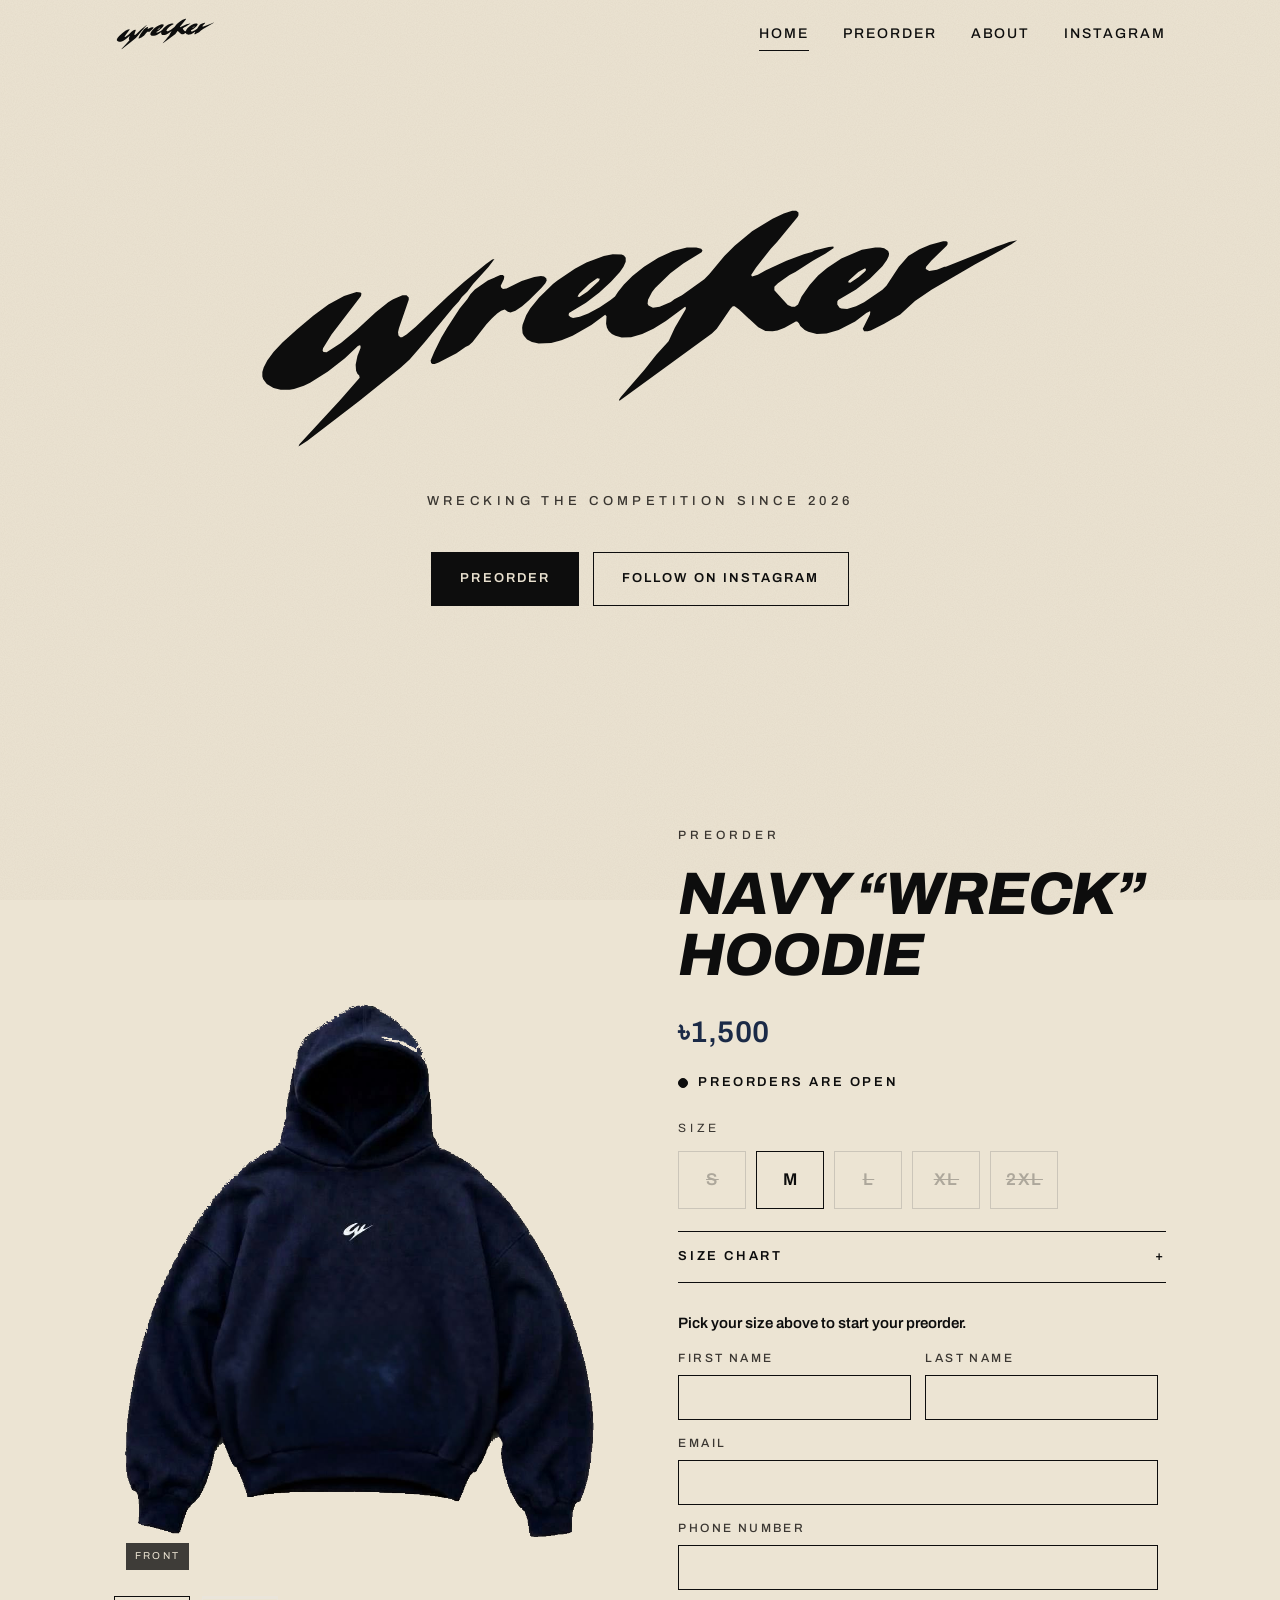
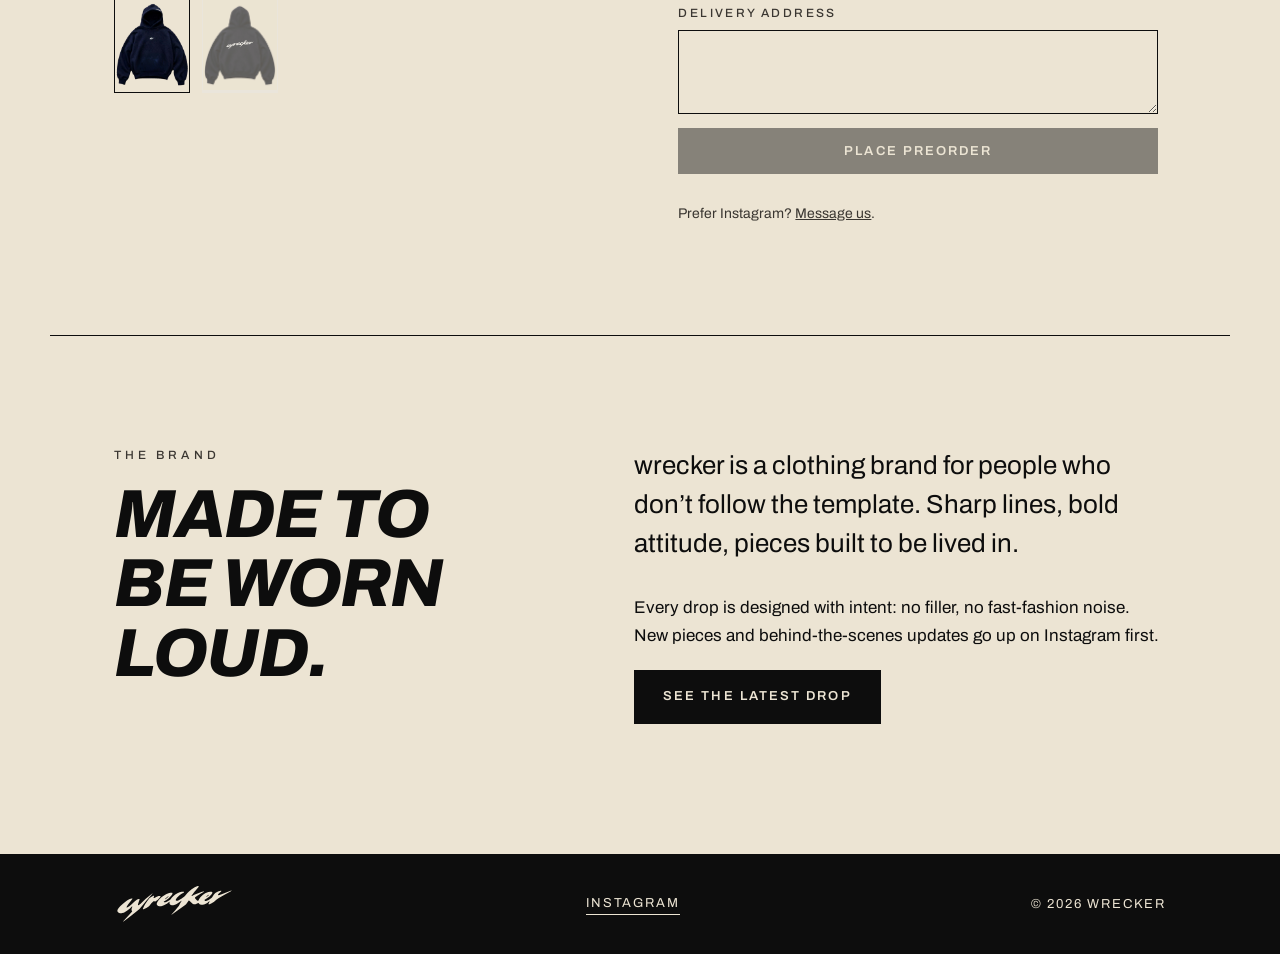
==== index.html @ a52b62a8 "Rename index (23).html to index.html" ====
<!doctype html>
<html lang="en">
<head>
  <meta charset="utf-8" />
  <meta name="viewport" content="width=device-width, initial-scale=1" />
  <title>wrecker</title>
  <meta name="description" content="wrecker, a clothing brand. Follow us on Instagram." />
  <meta name="theme-color" content="#ece4d3" />
  <link rel="icon" href="wrecker-icon.svg" type="image/svg+xml" />
  <link rel="stylesheet" href="wrecker.css" />
  <style>
    /* ---- photo fix: show each whole photo, no cropping ---- */
    .po-photo, .po-photo-back { aspect-ratio: auto !important; height: auto !important; overflow: visible !important; }
    .po-photo img { width: 100% !important; height: auto !important; object-fit: contain !important; display: block; }

    /* ---- order form ---- */
    #order-form { margin-top: 8px; display: grid; gap: 14px; max-width: 480px; }
    #order-form .row { display: grid; grid-template-columns: 1fr 1fr; gap: 14px; }
    #order-form label { display: grid; gap: 6px; font-size: 12px; font-weight: 500; letter-spacing: 0.2em; text-transform: uppercase; color: var(--ink-soft); }
    #order-form input[type="text"], #order-form input[type="email"], #order-form input[type="tel"], #order-form textarea {
      font-family: var(--font-body); font-size: 16px; letter-spacing: normal; text-transform: none; color: var(--ink);
      padding: 13px 14px; border: 1.5px solid var(--ink); border-radius: 0; background: transparent; width: 100%;
    }
    #order-form textarea { min-height: 84px; resize: vertical; }
    #order-form .btn { cursor: pointer; width: 100%; }
    #order-form .btn[disabled] { opacity: 0.45; cursor: not-allowed; }
    #order-form .btn[disabled]:hover { transform: none; background: var(--ink); color: var(--cream); }
    #order-summary { margin: 0; font-size: 15px; font-weight: 600; }
    #order-msg { margin: 0; font-size: 14px; color: var(--ink-soft); }
    #order-msg.err { color: #a11; }
    #order-done { margin-top: 8px; padding: 20px; border: 1.5px solid var(--ink); max-width: 480px; }
    #order-done p { margin: 8px 0 0; }
    /* ---- front / back gallery ---- */
    #po-main { cursor: pointer; }
    .po-thumbs { display: flex; gap: 12px; }
    .po-thumb { width: 76px; padding: 0; border: 1.5px solid transparent; background: #e9e7e2; cursor: pointer; line-height: 0; opacity: 0.6; transition: opacity 0.2s ease, border-color 0.2s ease; }
    .po-thumb img { width: 100%; height: auto; display: block; }
    .po-thumb:hover { opacity: 1; }
    .po-thumb.active { border-color: var(--ink); opacity: 1; }
    .po-thumb:focus-visible { outline: 2px solid var(--ink); outline-offset: 3px; }
    .po-dm { margin: 14px 0 0; font-size: 14px; color: var(--ink-soft); }
    @media (max-width: 480px) { #order-form .row { grid-template-columns: 1fr; } }
  </style>
</head>
<body>
  <svg width="0" height="0" style="position:absolute" aria-hidden="true" focusable="false"><symbol id="wm" viewBox="0 0 448.00 147.75"><path fill-rule="evenodd" d="M171.50 45.50 L170.25 44.50 L168.50 44.25 L164.75 44.75 L157.75 47.00 L149.25 51.25 L147.25 51.50 L146.25 50.75 L146.00 49.75 L147.75 46.00 L148.00 44.50 L147.25 43.75 L145.75 43.75 L138.75 46.75 L131.50 51.75 L129.00 54.50 L127.25 57.25 L123.00 62.50 L116.00 73.25 L112.75 78.75 L108.75 86.75 L106.75 91.50 L107.00 93.00 L107.75 93.50 L109.00 93.50 L111.25 92.75 L121.25 87.50 L126.25 84.00 L128.25 83.00 L130.25 81.25 L138.00 71.25 L141.00 68.00 L144.00 65.25 L146.25 63.75 L148.25 63.00 L150.00 64.25 L151.50 64.75 L154.25 63.75 L158.00 61.25 L162.00 57.75 L168.75 51.00 L171.00 48.25 L171.75 46.75ZM142.50 34.75 L141.25 35.00 L137.75 37.50 L125.25 47.75 L116.25 55.75 L98.25 72.75 L93.25 77.00 L90.75 78.50 L89.75 78.50 L88.75 77.50 L88.50 75.75 L89.00 73.50 L94.50 57.50 L94.50 56.25 L93.25 55.00 L91.00 55.00 L85.75 57.25 L83.00 59.00 L76.00 64.50 L65.25 74.50 L56.50 81.75 L48.50 87.00 L46.75 86.75 L46.25 86.00 L46.50 84.75 L51.25 77.00 L67.75 55.50 L68.00 54.00 L67.50 53.50 L65.25 53.25 L58.25 55.50 L49.50 60.25 L41.00 66.50 L32.00 74.00 L23.75 81.50 L18.75 86.75 L15.25 91.50 L13.25 95.50 L12.50 98.00 L12.50 100.50 L13.00 102.00 L15.00 104.75 L18.75 107.00 L22.75 108.00 L27.75 108.00 L30.25 107.50 L35.75 105.75 L39.25 104.00 L49.25 97.75 L58.75 90.25 L66.00 83.50 L67.00 83.00 L67.50 83.25 L67.50 84.50 L65.75 89.00 L64.75 94.00 L65.00 97.25 L65.75 99.00 L66.75 100.00 L67.00 101.25 L56.25 113.50 L33.25 138.50 L32.75 139.75 L37.75 136.50 L66.75 114.25 L89.75 95.75 L95.00 91.00 L103.50 81.25 L119.25 62.00 L122.50 58.50 L124.25 56.00 L127.25 53.00 L130.50 48.75 L139.25 39.00ZM435.25 24.25 L430.75 25.25 L423.75 27.75 L395.25 39.00 L394.50 39.00 L390.25 40.75 L386.00 41.50 L384.25 40.50 L384.00 40.00 L384.25 39.00 L387.25 35.50 L395.75 27.25 L396.25 26.50 L396.25 25.25 L395.50 24.75 L393.75 24.75 L386.50 26.75 L380.50 29.25 L374.25 33.00 L369.00 39.00 L362.00 49.75 L359.75 52.00 L349.50 59.00 L345.00 61.25 L340.00 62.75 L336.75 62.50 L335.75 62.00 L334.50 60.25 L334.50 58.50 L335.00 57.75 L345.00 51.75 L352.75 45.75 L359.75 38.75 L362.25 35.25 L363.25 33.25 L363.50 31.75 L363.00 30.25 L360.75 28.75 L358.50 28.25 L355.75 28.25 L348.25 29.50 L336.75 34.50 L328.75 39.75 L323.75 44.00 L319.00 49.25 L314.50 55.75 L312.50 60.25 L310.75 61.50 L309.00 61.50 L306.75 60.50 L299.25 52.25 L299.25 50.25 L301.25 48.25 L307.75 43.75 L311.00 42.00 L321.00 35.50 L327.75 31.75 L332.50 28.50 L332.25 27.75 L329.75 28.00 L321.75 30.00 L320.25 30.75 L315.75 32.00 L306.00 35.75 L294.50 41.00 L290.00 43.50 L286.75 44.50 L286.25 43.75 L289.00 39.50 L297.25 29.00 L300.75 25.25 L312.25 11.25 L312.75 10.25 L312.75 8.75 L311.50 7.75 L309.25 7.75 L304.50 9.25 L298.25 12.25 L286.75 19.25 L277.00 27.25 L271.25 33.00 L262.75 43.25 L260.00 46.00 L247.50 55.00 L243.25 57.25 L241.25 58.75 L235.00 61.50 L231.25 62.00 L228.75 60.75 L228.25 59.75 L228.50 57.50 L230.75 53.25 L232.50 51.00 L241.00 42.75 L248.25 37.25 L258.50 31.00 L259.00 30.00 L258.25 29.00 L255.50 28.25 L250.25 28.25 L242.50 30.25 L234.25 34.00 L226.25 39.00 L219.75 44.25 L215.00 49.00 L211.75 53.00 L210.00 55.75 L207.50 57.75 L201.50 61.75 L195.00 65.25 L190.25 67.00 L186.50 67.75 L185.00 67.25 L184.00 66.25 L184.25 65.00 L193.75 59.25 L201.25 53.50 L207.75 47.50 L212.75 42.00 L214.75 39.00 L216.00 36.25 L216.00 34.00 L215.00 32.75 L213.75 32.25 L208.75 32.00 L203.75 33.00 L194.00 36.75 L187.50 40.25 L177.75 46.75 L175.25 48.75 L167.50 56.25 L162.50 62.50 L160.25 66.25 L158.25 71.50 L158.00 73.25 L158.25 76.25 L159.00 77.75 L160.75 79.75 L163.50 81.25 L167.25 82.00 L174.25 81.75 L180.00 80.25 L186.25 77.75 L196.75 71.75 L204.50 66.00 L205.25 66.75 L205.00 71.00 L205.50 73.25 L206.50 75.00 L208.25 76.75 L210.25 77.75 L213.75 78.75 L219.00 78.50 L225.25 76.75 L231.50 73.75 L238.50 69.50 L249.25 61.50 L249.75 62.00 L249.50 63.00 L243.50 73.25 L240.00 80.75 L233.00 88.50 L226.50 96.75 L213.25 112.00 L212.25 113.50 L212.25 114.00 L212.75 114.00 L264.25 76.50 L267.00 73.75 L274.75 62.50 L276.00 61.25 L277.00 61.25 L279.50 63.00 L290.25 73.00 L294.25 75.00 L298.25 75.25 L301.00 74.75 L305.00 73.25 L311.25 69.75 L312.00 69.75 L313.00 70.75 L313.75 72.25 L316.25 74.50 L318.25 75.50 L323.00 76.75 L328.50 76.50 L335.25 74.50 L344.50 69.75 L350.75 65.00 L352.75 64.00 L353.00 64.25 L352.75 65.75 L348.75 73.75 L349.50 75.25 L351.50 75.25 L353.25 74.75 L360.75 71.00 L369.75 65.75 L378.00 58.25 L387.25 52.00 L411.50 37.75 L432.00 26.50ZM201.50 45.75 L201.00 47.00 L194.50 53.00 L190.00 56.00 L189.00 55.75 L190.00 54.00 L195.50 48.75 L200.00 45.50ZM350.50 40.25 L350.50 41.00 L350.00 41.75 L346.50 44.75 L341.75 48.00 L340.50 47.75 L341.00 46.75 L346.25 42.00 L349.75 40.00Z"/></symbol></svg>

  <header class="site-header">
    <div class="inner">
      <a class="brand" href="/" aria-label="wrecker, home"><svg class="logo" viewBox="0 0 448.00 147.75" aria-hidden="true" focusable="false"><use href="#wm"/></svg></a>
      <nav class="nav" aria-label="Main">
        <a class="nav-home" href="/" aria-current="page">Home</a>
        <a href="#preorder">Preorder</a>
        <a href="/our-story">About</a>
        <a href="https://www.instagram.com/wrecker.co/" target="_blank" rel="noopener">Instagram</a>
      </nav>
    </div>
  </header>

  <main>
    <section class="hero">
      <div>
        <h1 class="wordmark"><span class="visually-hidden" style="position:absolute;width:1px;height:1px;overflow:hidden;clip:rect(0 0 0 0)">wrecker</span><svg class="logo" viewBox="0 0 448.00 147.75" aria-hidden="true" focusable="false" style="margin:0 auto"><use href="#wm"/></svg></h1>
        <p class="tagline">Wrecking The Competition Since 2026</p>
        <div class="actions">
          <a class="btn" href="#preorder">Preorder</a>
          <a class="btn ghost" href="https://www.instagram.com/wrecker.co/" target="_blank" rel="noopener">Follow on Instagram</a>
        </div>
      </div>
    </section>

    <section class="section" id="preorder">
      <div class="po-grid">
        <div class="po-gallery" aria-label="Navy Wreck hoodie photos">
          <figure class="po-photo" id="po-main">
            <img id="po-img" src="hoodie-front.png" alt="Front view of the navy Wreck hoodie" loading="eager">
            <figcaption id="po-cap">FRONT</figcaption>
          </figure>
          <div class="po-thumbs">
            <button type="button" class="po-thumb active" data-view="front" aria-label="Show front" aria-pressed="true"><img src="hoodie-front.png" alt=""></button>
            <button type="button" class="po-thumb" data-view="back" aria-label="Show back" aria-pressed="false"><img src="hoodie-back.png" alt=""></button>
          </div>
        </div>
        <div class="po-info">
          <p class="eyebrow">Preorder</p>
          <h2>Navy &ldquo;Wreck&rdquo; Hoodie</h2>
          <p class="po-price">৳1,500</p>
          <p class="po-status" id="po-status"><span class="po-dot" aria-hidden="true"></span><span>Preorders open soon</span></p>

          <fieldset class="sizes">
            <legend>Size</legend>
            <div class="size-row">
              <input type="radio" name="size" id="size-s" value="S" disabled><label for="size-s" aria-disabled="true">S</label>
              <input type="radio" name="size" id="size-m" value="M"><label for="size-m">M</label>
              <input type="radio" name="size" id="size-l" value="L" disabled><label for="size-l" aria-disabled="true">L</label>
              <input type="radio" name="size" id="size-xl" value="XL" disabled><label for="size-xl" aria-disabled="true">XL</label>
              <input type="radio" name="size" id="size-2xl" value="2XL" disabled><label for="size-2xl" aria-disabled="true">2XL</label>
            </div>
          </fieldset>

          <details class="chart">
            <summary>Size chart</summary>
            <!-- TODO: replace this with the real sizing chart -->
            <p class="chart-body">The size chart will be posted here soon.</p>
          </details>

          <form id="order-form">
            <p id="order-summary">Pick your size above to start your preorder.</p>
            <div class="row">
              <label>First name<input type="text" name="first_name" required autocomplete="given-name"></label>
              <label>Last name<input type="text" name="last_name" required autocomplete="family-name"></label>
            </div>
            <label>Email<input type="email" name="email" required autocomplete="email"></label>
            <label>Phone number<input type="tel" name="phone" required autocomplete="tel"></label>
            <label>Delivery address<textarea name="address" required autocomplete="street-address"></textarea></label>
            <input type="checkbox" name="botcheck" tabindex="-1" autocomplete="off" style="display:none">
            <button type="submit" class="btn" id="order-submit" disabled>Place preorder</button>
            <p id="order-msg" role="status"></p>
          </form>
          <p class="po-dm">Prefer Instagram? <a href="https://ig.me/m/wrecker.co" target="_blank" rel="noopener">Message us</a>.</p>
        </div>
      </div>
    </section>

    <section class="section">
      <div class="two-col">
        <div>
          <p class="eyebrow">The brand</p>
          <h2>Made to be worn loud.</h2>
        </div>
        <div>
          <!-- TODO: replace with the real brand description -->
          <p class="lead">wrecker is a clothing brand for people who don’t follow the template. Sharp lines, bold attitude, pieces built to be lived in.</p>
          <p>Every drop is designed with intent: no filler, no fast-fashion noise. New pieces and behind-the-scenes updates go up on Instagram first.</p>
          <p><a class="btn" href="https://www.instagram.com/wrecker.co/" target="_blank" rel="noopener">See the latest drop</a></p>
        </div>
      </div>
    </section>
  </main>

  <footer class="site-footer">
    <div class="inner">
      <a class="brand" href="/" aria-label="wrecker, home"><svg class="logo" viewBox="0 0 448.00 147.75" aria-hidden="true" focusable="false"><use href="#wm"/></svg></a>
      <a href="https://www.instagram.com/wrecker.co/" target="_blank" rel="noopener">Instagram</a>
      <span>&copy; <span id="year">2026</span> wrecker</span>
    </div>
  </footer>

  <script>
    document.getElementById("year").textContent = new Date().getFullYear();

    /* ---- front / back photo switcher ---- */
    (function () {
      var img = document.getElementById("po-img");
      var cap = document.getElementById("po-cap");
      var main = document.getElementById("po-main");
      var thumbs = document.querySelectorAll(".po-thumb");
      var view = "front";
      var photos = {
        front: { src: "hoodie-front.png", alt: "Front view of the navy Wreck hoodie", cap: "FRONT" },
        back: { src: "hoodie-back.png", alt: "Back view of the navy Wreck hoodie", cap: "BACK" }
      };
      new Image().src = photos.back.src; // preload so the switch is instant
      function show(v) {
        view = v;
        img.src = photos[v].src;
        img.alt = photos[v].alt;
        cap.textContent = photos[v].cap;
        Array.prototype.forEach.call(thumbs, function (t) {
          var on = t.getAttribute("data-view") === v;
          t.classList.toggle("active", on);
          t.setAttribute("aria-pressed", on ? "true" : "false");
        });
      }
      Array.prototype.forEach.call(thumbs, function (t) {
        t.addEventListener("click", function () { show(t.getAttribute("data-view")); });
      });
      main.addEventListener("click", function () { show(view === "front" ? "back" : "front"); });
    })();

    /* ---- preorder ---- */
    (function () {
      var ACCESS_KEY = "5a62ca45-7e0e-4b4b-ae82-9c03e3412729"; // EDIT: your Web3Forms access key
      var OPEN_AT = new Date("2026-11-06T00:00:00+06:00"); // when preorders open (Bangladesh time, +06:00)

      var form = document.getElementById("order-form");
      var submit = document.getElementById("order-submit");
      var summary = document.getElementById("order-summary");
      var msg = document.getElementById("order-msg");
      var status = document.getElementById("po-status");
      var statusText = status.querySelector("span:last-child");
      var size = "";
      var sending = false;

      function two(n) { return n < 10 ? "0" + n : "" + n; }
      function isOpen() { return OPEN_AT.getTime() - Date.now() <= 0; }

      function render() {
        var ms = OPEN_AT.getTime() - Date.now();
        var open = ms <= 0;
        status.classList.toggle("open", open);
        if (open) {
          statusText.textContent = "Preorders are open";
        } else {
          var s = Math.floor(ms / 1000), d = Math.floor(s / 86400);
          statusText.textContent = "Opens in " + (d ? d + "d " : "") + two(Math.floor(s % 86400 / 3600)) + ":" + two(Math.floor(s % 3600 / 60)) + ":" + two(s % 60);
        }
        summary.textContent = size
          ? "Navy \u201CWreck\u201D Hoodie, size " + size + ", \u09F31,500"
          : "Pick your size above to start your preorder.";
        submit.disabled = sending || !(open && size);
      }

      Array.prototype.forEach.call(document.querySelectorAll('input[name="size"]'), function (r) {
        r.addEventListener("change", function () { size = r.value; render(); });
        if (r.checked) size = r.value;
      });

      form.addEventListener("submit", function (e) {
        e.preventDefault();
        if (!size || !isOpen()) return;
        var f = new FormData(form);
        var data = {
          access_key: ACCESS_KEY,
          subject: "New preorder: Navy WRECK Hoodie, size " + size,
          from_name: "wrecker website",
          product: "Navy WRECK Hoodie",
          size: size,
          price: "BDT 1,500",
          first_name: f.get("first_name"),
          last_name: f.get("last_name"),
          email: f.get("email"),
          phone: f.get("phone"),
          address: f.get("address"),
          botcheck: f.get("botcheck") ? "yes" : ""
        };
        sending = true;
        submit.disabled = true;
        submit.textContent = "Sending...";
        msg.className = "";
        msg.textContent = "";
        fetch("https://api.web3forms.com/submit", {
          method: "POST",
          headers: { "Content-Type": "application/json", "Accept": "application/json" },
          body: JSON.stringify(data)
        })
          .then(function (r) { return r.json(); })
          .then(function (j) {
            if (!j.success) throw new Error(j.message || "failed");
            var done = document.createElement("div");
            done.id = "order-done";
            done.innerHTML = "<strong>Your preorder is in.</strong><p>Thank you! We have your order for size " + size + " and will contact you to confirm. Questions? Message us on <a href=\"https://www.instagram.com/wrecker.co/\" target=\"_blank\" rel=\"noopener\">Instagram</a>.</p>";
            form.parentNode.replaceChild(done, form);
          })
          .catch(function (err) {
            try { console.error("Order failed:", err); } catch (x) {}
            sending = false;
            submit.textContent = "Place preorder";
            render();
            msg.className = "err";
            msg.innerHTML = "Something went wrong, so your order was not sent (" + String(err && err.message || "network error").replace(/</g, "") + "). Please try again, or message us on <a href=\"https://ig.me/m/wrecker.co\" target=\"_blank\" rel=\"noopener\">Instagram</a>.";
          });
      });

      render();
      setInterval(render, 1000);
    })();
  </script>
</body>
</html>
---- wrecker.css ----
/* ============ wrecker — shared styles ============
   LOGO:  the wordmark is traced from the brand logo and drawn as an inline SVG (.logo).
   FONTS: headings and body both use Archivo for now. Swap --font-display / --font-body
          once the final fonts are chosen.
================================================== */
@import url("https://fonts.googleapis.com/css2?family=Archivo:ital,wght@0,400;0,500;0,600;1,800&display=swap");

:root {
  --cream: #ece4d3;
  --cream-deep: #e2d8c3;
  --ink: #0d0d0d;
  --ink-soft: #3a3631;
  --font-display: "Archivo", "Arial Black", system-ui, sans-serif;
  --font-body: "Archivo", system-ui, -apple-system, "Segoe UI", sans-serif;
  --gutter: clamp(20px, 5vw, 64px);
  --max: 1180px;
  --ratio: 3.0321;
  color-scheme: light;
}

*, *::before, *::after { box-sizing: border-box; }
html { scroll-behavior: smooth; }

body {
  margin: 0;
  background: var(--cream);
  color: var(--ink);
  font-family: var(--font-body);
  font-size: 17px;
  line-height: 1.65;
  -webkit-font-smoothing: antialiased;
  min-height: 100vh;
  display: flex;
  flex-direction: column;
}

/* band under the phone status bar */
body::before {
  content: ""; position: fixed; inset: 0 0 auto; height: env(safe-area-inset-top, 0px);
  z-index: 30; background: var(--cream);
}
/* soft paper grain over everything */
body::after {
  content: ""; position: fixed; inset: 0; pointer-events: none; z-index: 50;
  opacity: 0.3; mix-blend-mode: multiply;
  background-image: url("data:image/svg+xml;utf8,<svg xmlns='http://www.w3.org/2000/svg' width='220' height='220'><filter id='n'><feTurbulence type='fractalNoise' baseFrequency='0.9' numOctaves='2' stitchTiles='stitch'/><feColorMatrix values='0 0 0 0 0.45  0 0 0 0 0.4  0 0 0 0 0.3  0 0 0 0.35 0'/></filter><rect width='100%' height='100%' filter='url(%23n)'/></svg>");
}

a { color: inherit; }
img { max-width: 100%; display: block; }
:focus-visible { outline: 2px solid var(--ink); outline-offset: 3px; }

/* ---------- logo ---------- */
.logo { display: block; fill: currentColor; aspect-ratio: var(--ratio); height: auto; }

/* ---------- header ---------- */
.site-header {
  position: sticky; top: env(safe-area-inset-top, 0px); z-index: 20;
  background: color-mix(in srgb, var(--cream) 92%, transparent);
  backdrop-filter: blur(8px); -webkit-backdrop-filter: blur(8px);
}
.inner {
  max-width: var(--max); margin: 0 auto; width: 100%;
  padding-block: 16px; padding-left: var(--gutter); padding-right: var(--gutter);
  display: flex; align-items: center; justify-content: space-between; gap: 16px;
}
.brand { display: block; line-height: 0; text-decoration: none; }
.brand .logo { --h: 34px; height: var(--h); width: calc(var(--h) * var(--ratio)); }
.nav { display: flex; gap: clamp(14px, 3vw, 34px); align-items: center; }
.nav a {
  text-decoration: none; font-size: 14px; font-weight: 500; letter-spacing: 0.14em;
  text-transform: uppercase; padding: 6px 0;
  background: linear-gradient(var(--ink), var(--ink)) 0 100% / 0 1.5px no-repeat;
  transition: background-size 0.3s ease;
}
.nav a:hover, .nav a[aria-current="page"] { background-size: 100% 1.5px; }

/* ---------- hero ---------- */
.hero {
  flex: 1; display: grid; place-items: center; text-align: center;
  padding-block: clamp(56px, 12vw, 130px) clamp(56px, 10vw, 110px);
  padding-left: var(--gutter); padding-right: var(--gutter);
}
.hero .wordmark { margin: 0; line-height: 0; animation: rise 1s cubic-bezier(.2,.7,.2,1) both; }
.hero .wordmark .logo { width: clamp(280px, 66vw, 800px); margin: 0 auto; }
.hero .tagline {
  margin: 30px 0 0; font-size: 13px; font-weight: 500; letter-spacing: 0.34em; text-transform: uppercase;
  color: var(--ink-soft); animation: rise 1s 0.2s cubic-bezier(.2,.7,.2,1) both;
}
.hero .actions {
  margin-top: 40px; display: flex; gap: 14px; flex-wrap: wrap; justify-content: center;
  animation: rise 1s 0.35s cubic-bezier(.2,.7,.2,1) both;
}

/* ---------- buttons ---------- */
.btn {
  display: inline-block; font-family: var(--font-body); font-size: 13px; font-weight: 600;
  letter-spacing: 0.16em; text-transform: uppercase; text-decoration: none;
  padding: 15px 28px; border: 1.5px solid var(--ink); background: var(--ink); color: var(--cream);
  transition: transform 0.2s ease, background 0.2s ease, color 0.2s ease;
}
.btn:hover { transform: translateY(-2px); background: transparent; color: var(--ink); }
.btn.ghost { background: transparent; color: var(--ink); }
.btn.ghost:hover { background: var(--ink); color: var(--cream); }

/* ---------- sections ---------- */
.section {
  max-width: var(--max); margin: 0 auto; width: 100%;
  padding-block: clamp(52px, 9vw, 110px); padding-left: var(--gutter); padding-right: var(--gutter);
}
.section + .section { border-top: 1.5px solid var(--ink); }
.eyebrow { font-size: 12px; font-weight: 500; letter-spacing: 0.34em; text-transform: uppercase; color: var(--ink-soft); margin: 0 0 18px; }
.section h2 {
  font-family: var(--font-display); font-style: italic; font-weight: 800; text-transform: uppercase;
  letter-spacing: -0.02em; text-wrap: balance;
  font-size: clamp(34px, 6vw, 68px); line-height: 1.02; margin: 0 0 28px;
}
.lead { font-size: clamp(19px, 2.4vw, 26px); line-height: 1.5; max-width: 28em; margin: 0 0 1.2em; }
.two-col { display: grid; grid-template-columns: 1fr 1.2fr; gap: clamp(28px, 6vw, 90px); align-items: start; }
.two-col > * { min-width: 0; }
.two-col p { margin: 0 0 1.2em; max-width: 36em; }
.center { text-align: center; }

/* ---------- about page ---------- */
.page-title {
  max-width: var(--max); margin: 0 auto; width: 100%;
  padding-block: clamp(48px, 8vw, 100px) 0; padding-left: var(--gutter); padding-right: var(--gutter);
}
.page-title h1 {
  font-family: var(--font-display); font-style: italic; font-weight: 800; text-transform: uppercase;
  letter-spacing: -0.03em; font-size: clamp(52px, 12vw, 150px); line-height: 0.92; margin: 0;
  animation: rise 0.9s cubic-bezier(.2,.7,.2,1) both;
}
.values { list-style: none; padding: 0; margin: 0; display: grid; grid-template-columns: repeat(3, 1fr); gap: clamp(20px, 4vw, 48px); }
.values li { border-top: 1.5px solid var(--ink); padding-top: 18px; min-width: 0; }
.values strong { display: block; font-size: 13px; letter-spacing: 0.22em; text-transform: uppercase; margin-bottom: 8px; }

/* ---------- footer ---------- */
.site-footer { background: var(--ink); color: var(--cream); margin-top: auto; }
.site-footer .inner { padding-block: 30px; flex-wrap: wrap; font-size: 13px; letter-spacing: 0.14em; text-transform: uppercase; }
.site-footer a { text-decoration: none; border-bottom: 1px solid currentColor; }
.site-footer .brand { border: 0; }
.site-footer .brand .logo { --h: 40px; }

/* ---------- motion ---------- */
@keyframes rise { from { opacity: 0; translate: 0 22px; } to { opacity: 1; translate: 0 0; } }
@media (prefers-reduced-motion: reduce) { * { animation: none !important; transition: none !important; } html { scroll-behavior: auto; } }

/* ---------- mobile ---------- */
@media (max-width: 760px) {
  body { font-size: 16px; }
  .two-col, .values { grid-template-columns: 1fr; }
  .brand .logo { --h: 28px; }
  .nav a { font-size: 12px; letter-spacing: 0.1em; }
  .site-footer .inner { flex-direction: column; align-items: flex-start; }
}

/* ---------- preorder ---------- */
:root { --navy: #1b2a47; }
.po-grid { display: grid; grid-template-columns: 1fr 1fr; gap: clamp(28px, 6vw, 80px); align-items: center; }
.po-grid > * { min-width: 0; }
.po-photo {
  position: relative; display: grid; place-items: center; overflow: hidden;
  aspect-ratio: 4 / 5; max-width: 100%;
  background: var(--navy); color: var(--cream);
}
.po-photo .logo { width: 64%; }
.po-soon { position: absolute; left: 0; right: 0; bottom: 18px; text-align: center; font-size: 12px; letter-spacing: 0.3em; text-transform: uppercase; opacity: 0.7; }
.po-info h2 { font-size: clamp(34px, 5vw, 60px); }
.po-price { margin: -14px 0 22px; color: var(--navy); font-size: clamp(24px, 3vw, 32px); font-weight: 600; letter-spacing: .02em; line-height: 1.2; }
.po-status { display: flex; align-items: center; gap: 10px; margin: 0 0 26px; font-size: 13px; font-weight: 600; letter-spacing: 0.2em; text-transform: uppercase; font-variant-numeric: tabular-nums; }
.po-dot { width: 10px; height: 10px; border-radius: 50%; border: 1.5px solid var(--ink); flex: none; }
.po-status.open .po-dot { background: var(--ink); }
.sizes { border: 0; padding: 0; margin: 0 0 22px; min-width: 0; }
.sizes legend { padding: 0; margin-bottom: 12px; font-size: 12px; letter-spacing: 0.3em; text-transform: uppercase; color: var(--ink-soft); }
.size-row { display: flex; gap: 10px; flex-wrap: wrap; }
.size-row input { position: absolute; opacity: 0; pointer-events: none; }
.size-row label {
  min-width: 68px; padding: 14px 0; text-align: center; cursor: pointer;
  border: 1.5px solid var(--ink); font-weight: 600; letter-spacing: 0.1em;
  transition: transform 0.2s ease, background 0.2s ease, color 0.2s ease;
}
.size-row label:hover { transform: translateY(-2px); }
.size-row input:checked + label { background: var(--ink); color: var(--cream); }
.size-row input:focus-visible + label { outline: 2px solid var(--ink); outline-offset: 3px; }
.chart { margin: 0 0 28px; border-top: 1.5px solid var(--ink); border-bottom: 1.5px solid var(--ink); }
.chart summary { display: flex; justify-content: space-between; padding: 14px 0; cursor: pointer; list-style: none; font-size: 13px; font-weight: 600; letter-spacing: 0.2em; text-transform: uppercase; }
.chart summary::-webkit-details-marker { display: none; }
.chart summary::after { content: "+"; }
.chart[open] summary::after { content: "\2212"; }
.chart-body { margin: 0; padding: 0 0 16px; color: var(--ink-soft); }
.btn[aria-disabled="true"] { opacity: 0.45; cursor: not-allowed; }
.btn[aria-disabled="true"]:hover { transform: none; background: var(--ink); color: var(--cream); }
.po-note { margin: 16px 0 0; max-width: 30em; font-size: 14px; color: var(--ink-soft); }
@media (max-width: 760px) {
  .po-grid { grid-template-columns: 1fr; }
  .po-photo { aspect-ratio: 4 / 3; }
  .nav-home { display: none; }
}

/* ---------- hoodie photo gallery ---------- */
.po-gallery { display: grid; gap: 14px; min-width: 0; }
.po-photo {
  margin: 0; position: relative; display: grid; place-items: center; overflow: hidden;
  aspect-ratio: 4 / 5; max-width: 100%; background: #e9e7e2; color: #111;
}
.po-photo img { width: 100%; height: 100%; object-fit: contain; display: block; }
.po-photo figcaption {
  position: absolute; left: 12px; bottom: 12px; padding: 5px 9px;
  background: rgba(13,13,13,.78); color: #ece4d3;
  font-size: 10px; letter-spacing: .22em; text-transform: uppercase;
}
.po-photo-back { aspect-ratio: 4 / 3; }
.size-row input:disabled + label {
  opacity: .28; cursor: not-allowed; text-decoration: line-through;
  border-color: #777; transform: none;
}
.size-row input:disabled + label:hover { transform: none; }
@media (max-width: 760px) {
  .po-photo { aspect-ratio: 4 / 5; }
  .po-photo-back { aspect-ratio: 4 / 3; }
}

/* ---------- visible hoodie price ---------- */
.po-price {
  display: block !important;
  visibility: visible !important;
  opacity: 1 !important;
  color: #1b2a47 !important;
  font-family: var(--font-body);
  font-size: 30px;
  font-weight: 600;
  letter-spacing: 0.02em;
  line-height: 1.2;
  margin: 12px 0 22px;
}
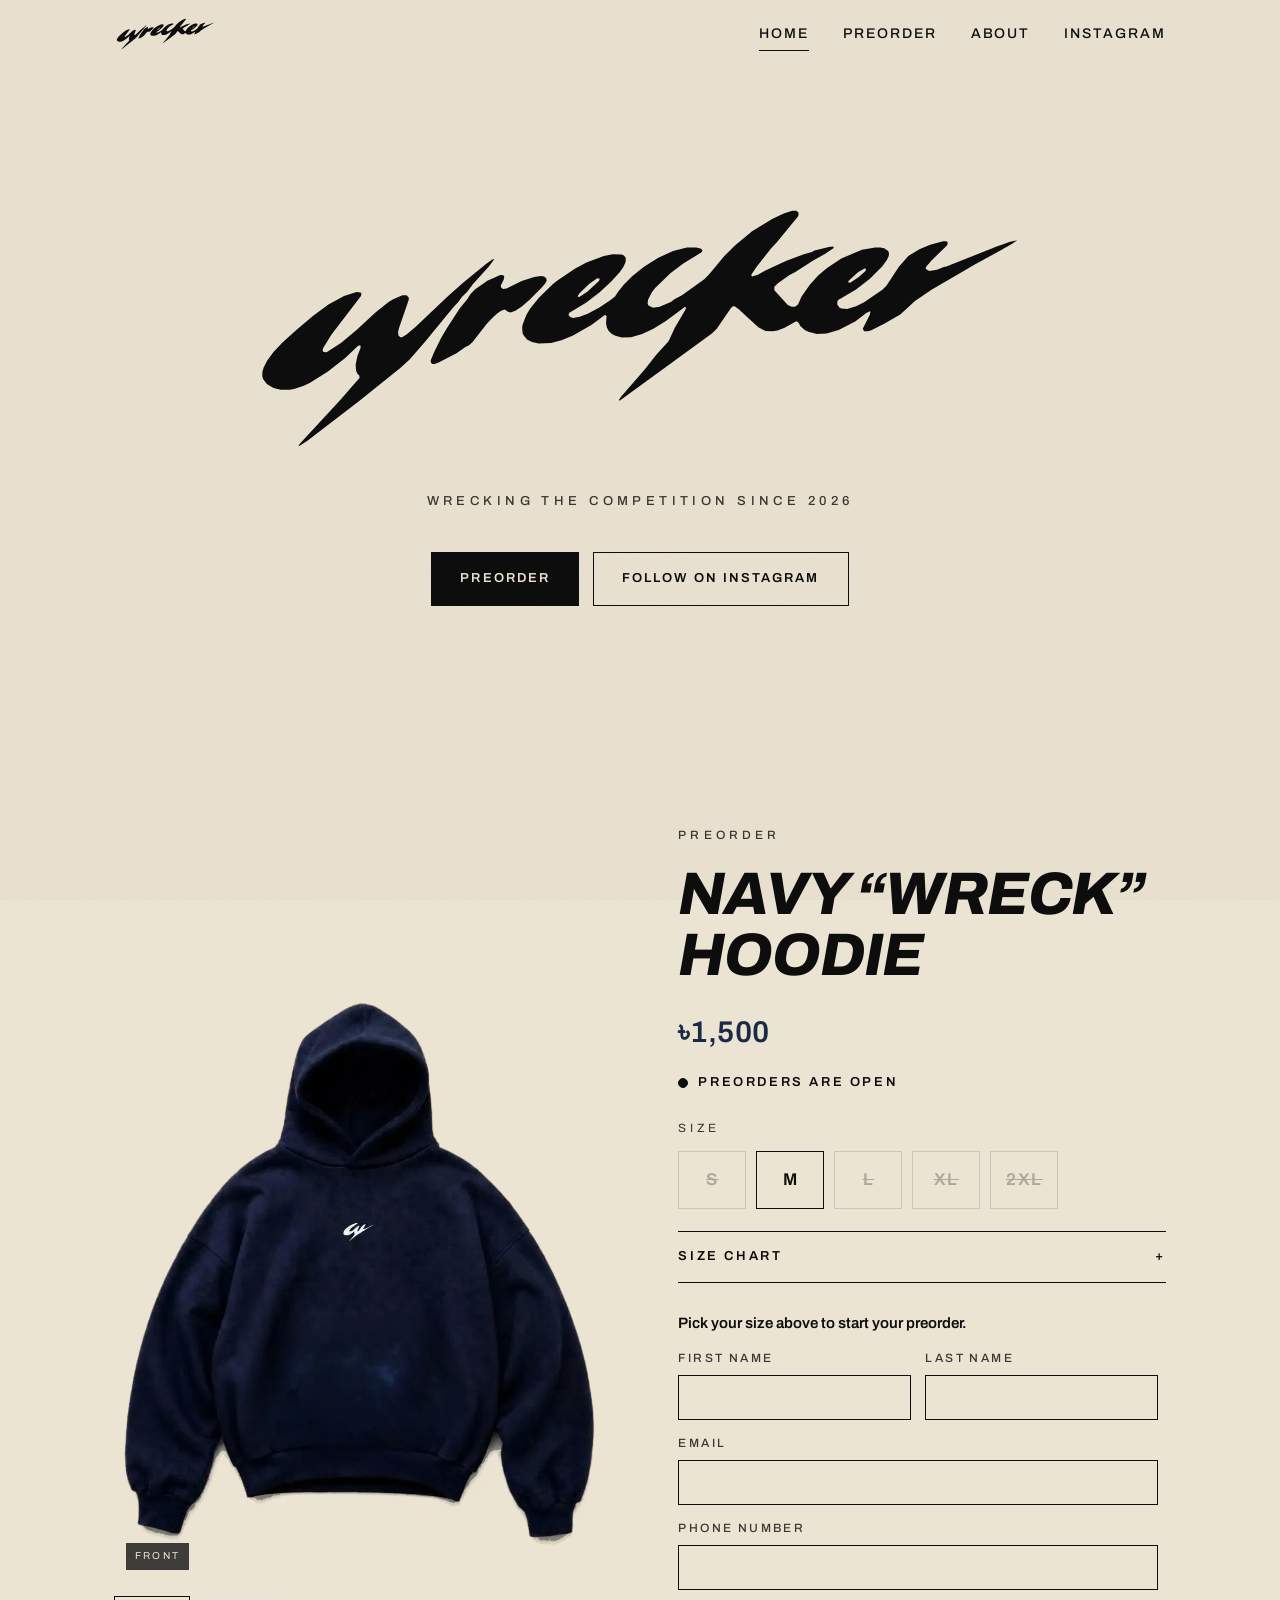
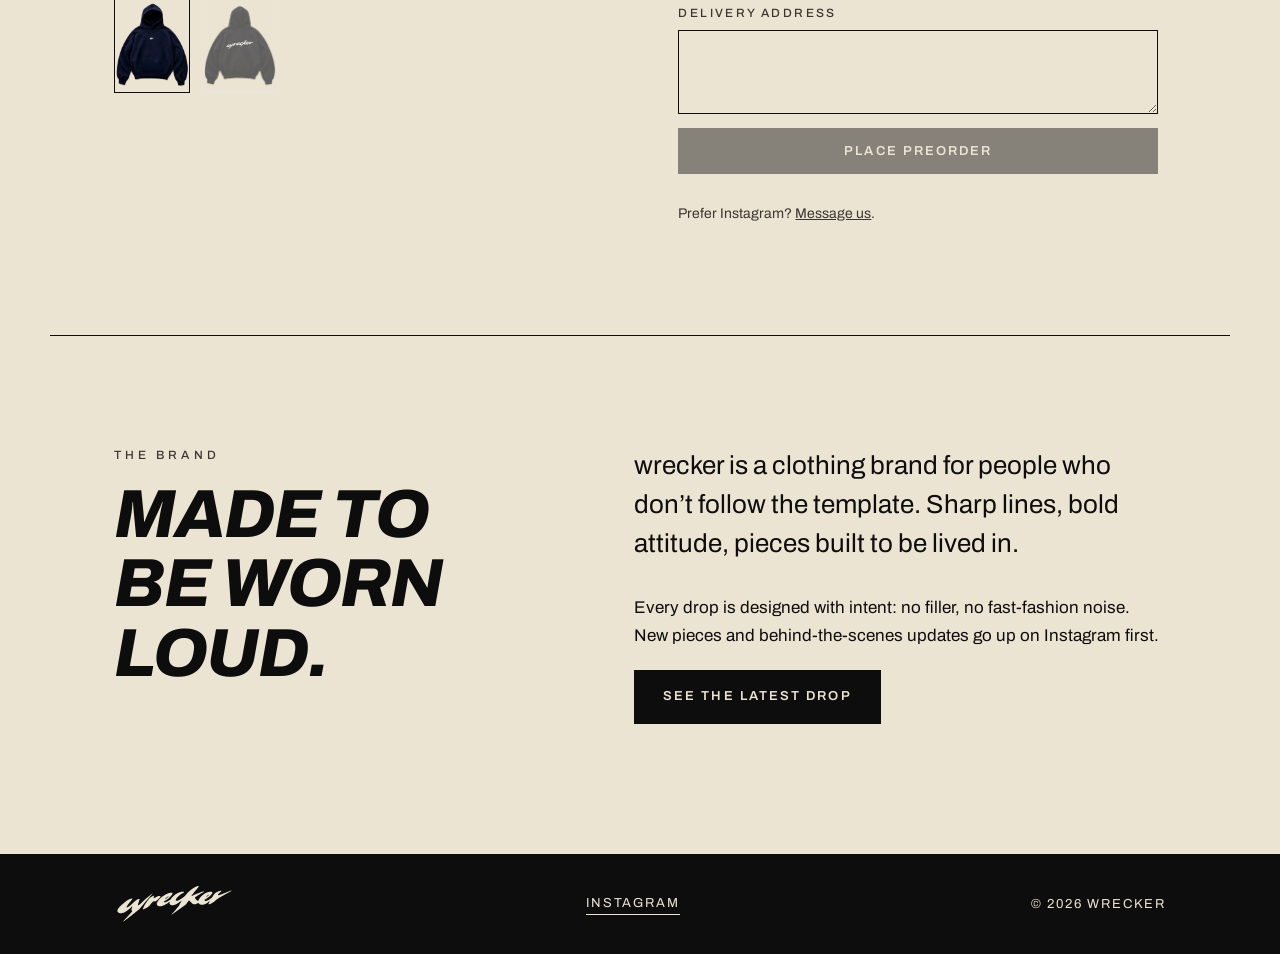
==== commit 437716b7: "Rename index (24).html to index.html" ====
--- a/index.html
+++ b/index.html
@@ -38,6 +38,14 @@
     .po-thumb:hover { opacity: 1; }
     .po-thumb.active { border-color: var(--ink); opacity: 1; }
     .po-thumb:focus-visible { outline: 2px solid var(--ink); outline-offset: 3px; }
+    /* ---- size chart table ---- */
+    .chart-scroll { overflow-x: auto; }
+    .size-table { width: 100%; border-collapse: collapse; font-size: 14px; font-variant-numeric: tabular-nums; }
+    .size-table th, .size-table td { padding: 10px 8px; text-align: center; white-space: nowrap; border-bottom: 1px solid rgba(13, 13, 13, 0.18); }
+    .size-table thead th { font-size: 11px; font-weight: 600; letter-spacing: 0.14em; text-transform: uppercase; color: var(--ink); }
+    .size-table tbody th { text-align: left; font-weight: 600; color: var(--ink); }
+    .size-table thead th:first-child { text-align: left; }
+    .size-table tbody tr:last-child th, .size-table tbody tr:last-child td { border-bottom: 0; }
     .po-dm { margin: 14px 0 0; font-size: 14px; color: var(--ink-soft); }
     @media (max-width: 480px) { #order-form .row { grid-template-columns: 1fr; } }
   </style>
@@ -100,8 +108,19 @@
 
           <details class="chart">
             <summary>Size chart</summary>
-            <!-- TODO: replace this with the real sizing chart -->
-            <p class="chart-body">The size chart will be posted here soon.</p>
+            <div class="chart-body chart-scroll">
+              <table class="size-table">
+                <thead>
+                  <tr><th scope="col">Measurement (in)</th><th scope="col">S</th><th scope="col">M</th><th scope="col">L</th><th scope="col">XL</th><th scope="col">2XL</th></tr>
+                </thead>
+                <tbody>
+                  <tr><th scope="row">Length</th><td>25.59</td><td>26.38</td><td>27.17</td><td>27.95</td><td>28.74</td></tr>
+                  <tr><th scope="row">1/2 Chest</th><td>16.93</td><td>17.72</td><td>18.50</td><td>19.29</td><td>20.08</td></tr>
+                  <tr><th scope="row">1/2 Waist</th><td>15.75</td><td>16.54</td><td>17.32</td><td>18.11</td><td>18.90</td></tr>
+                  <tr><th scope="row">Sleeve Length</th><td>7.48</td><td>7.87</td><td>8.27</td><td>8.66</td><td>9.06</td></tr>
+                </tbody>
+              </table>
+            </div>
           </details>
 
           <form id="order-form">
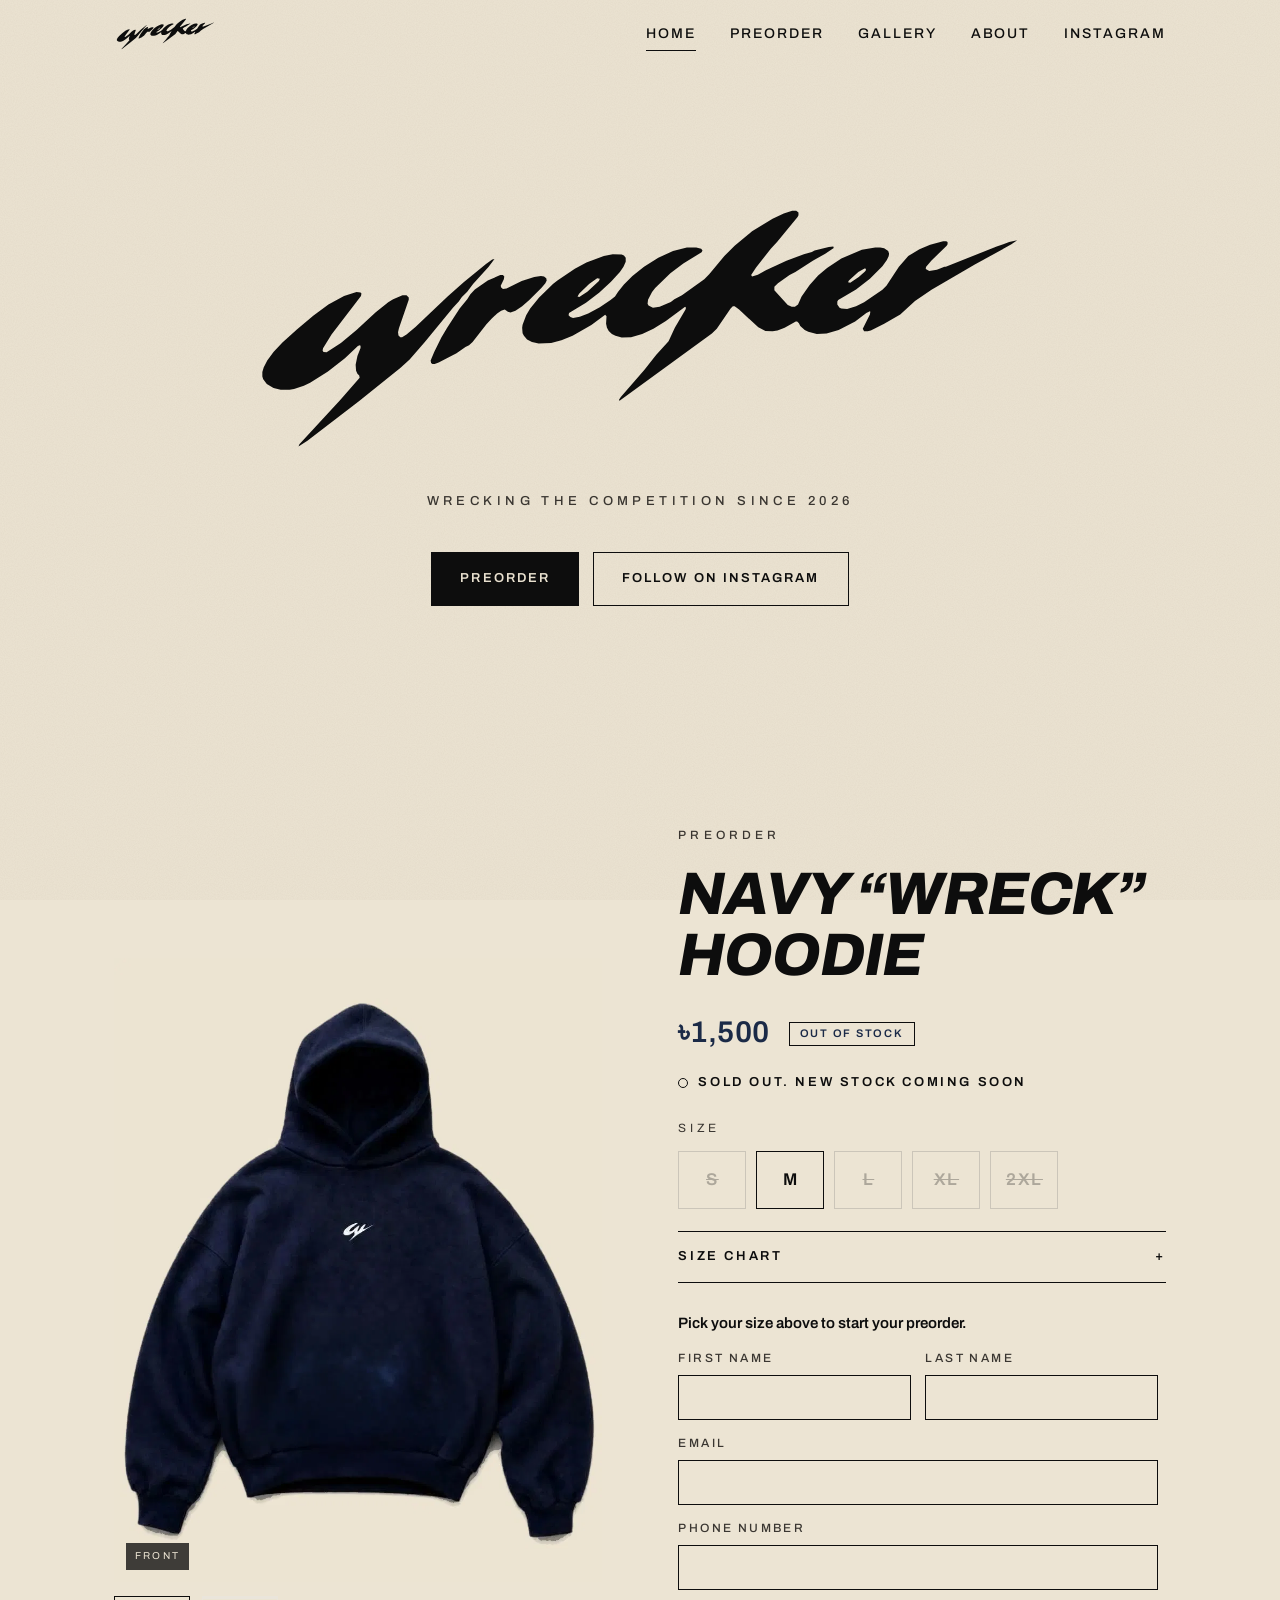
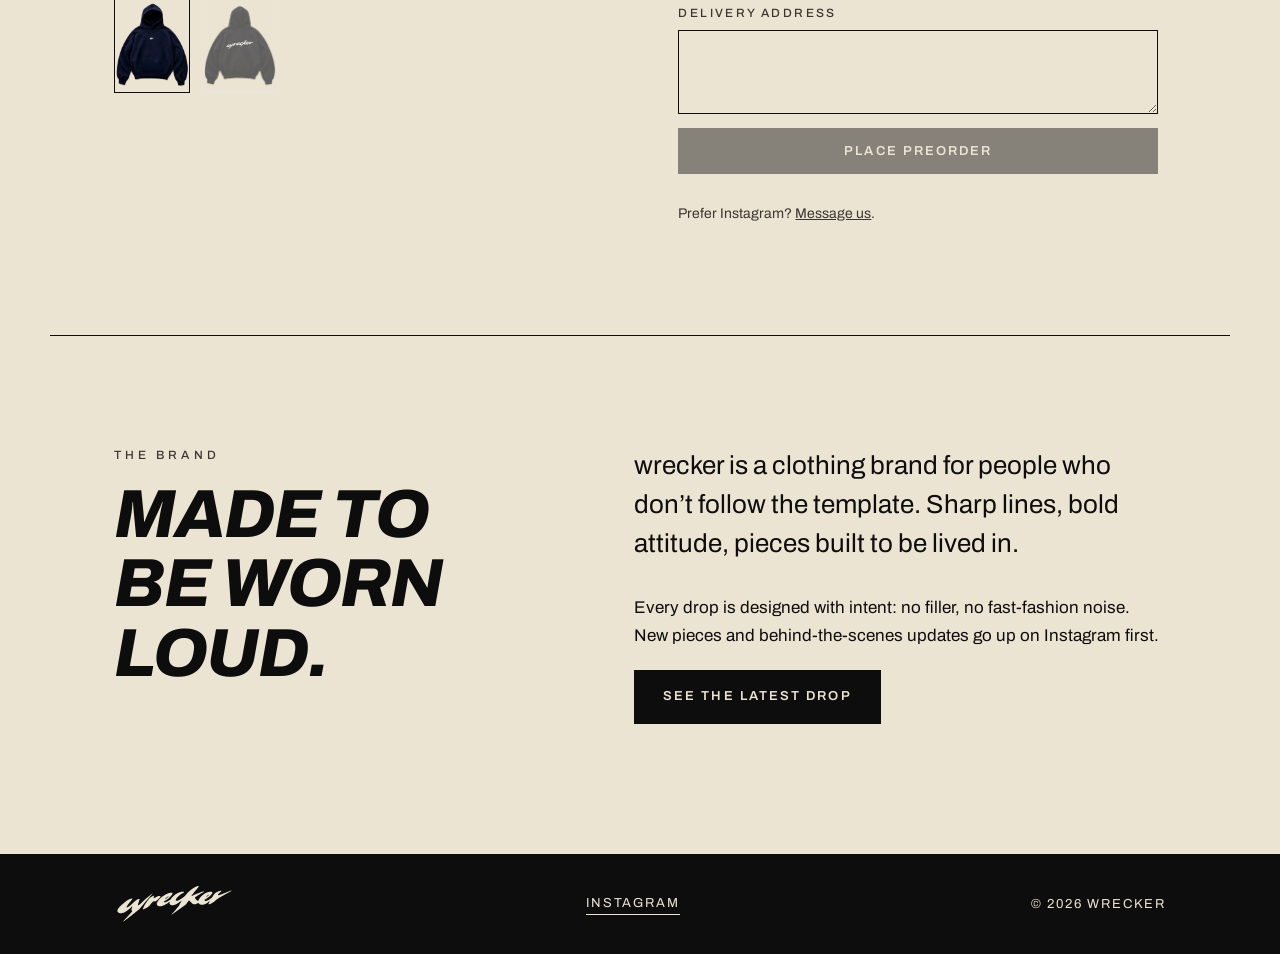
==== commit 4e032f21: "Update index.html" ====
--- a/index.html
+++ b/index.html
@@ -12,6 +12,9 @@
     /* ---- photo fix: show each whole photo, no cropping ---- */
     .po-photo, .po-photo-back { aspect-ratio: auto !important; height: auto !important; overflow: visible !important; }
     .po-photo img { width: 100% !important; height: auto !important; object-fit: contain !important; display: block; }
+
+    /* ---- out of stock label ---- */
+    .po-soldout { display: inline-block; margin-left: 12px; padding: 4px 10px; border: 1.5px solid var(--ink); font-size: 11px; font-weight: 600; letter-spacing: 0.16em; text-transform: uppercase; vertical-align: middle; }
 
     /* ---- order form ---- */
     #order-form { margin-top: 8px; display: grid; gap: 14px; max-width: 480px; }
@@ -59,6 +62,7 @@
       <nav class="nav" aria-label="Main">
         <a class="nav-home" href="/" aria-current="page">Home</a>
         <a href="#preorder">Preorder</a>
+        <a href="/gallery">Gallery</a>
         <a href="/our-story">About</a>
         <a href="https://www.instagram.com/wrecker.co/" target="_blank" rel="noopener">Instagram</a>
       </nav>
@@ -92,8 +96,8 @@
         <div class="po-info">
           <p class="eyebrow">Preorder</p>
           <h2>Navy &ldquo;Wreck&rdquo; Hoodie</h2>
-          <p class="po-price">৳1,500</p>
-          <p class="po-status" id="po-status"><span class="po-dot" aria-hidden="true"></span><span>Preorders open soon</span></p>
+          <p class="po-price">৳1,500 <span class="po-soldout">Out of stock</span></p>
+          <p class="po-status" id="po-status"><span class="po-dot" aria-hidden="true"></span><span>Sold out. New stock coming soon</span></p>
 
           <fieldset class="sizes">
             <legend>Size</legend>
@@ -197,10 +201,9 @@
       main.addEventListener("click", function () { show(view === "front" ? "back" : "front"); });
     })();
 
-    /* ---- preorder ---- */
+    /* ---- preorder (currently SOLD OUT) ---- */
     (function () {
       var ACCESS_KEY = "5a62ca45-7e0e-4b4b-ae82-9c03e3412729"; // EDIT: your Web3Forms access key
-      var OPEN_AT = new Date("2026-11-06T00:00:00+06:00"); // when preorders open (Bangladesh time, +06:00)
 
       var form = document.getElementById("order-form");
       var submit = document.getElementById("order-submit");
@@ -211,19 +214,13 @@
       var size = "";
       var sending = false;
 
-      function two(n) { return n < 10 ? "0" + n : "" + n; }
-      function isOpen() { return OPEN_AT.getTime() - Date.now() <= 0; }
+      // SOLD OUT: when new stock arrives, change this to true
+      function isOpen() { return false; }
 
       function render() {
-        var ms = OPEN_AT.getTime() - Date.now();
-        var open = ms <= 0;
+        var open = isOpen();
         status.classList.toggle("open", open);
-        if (open) {
-          statusText.textContent = "Preorders are open";
-        } else {
-          var s = Math.floor(ms / 1000), d = Math.floor(s / 86400);
-          statusText.textContent = "Opens in " + (d ? d + "d " : "") + two(Math.floor(s % 86400 / 3600)) + ":" + two(Math.floor(s % 3600 / 60)) + ":" + two(s % 60);
-        }
+        statusText.textContent = open ? "Preorders are open" : "Sold out. New stock coming soon";
         summary.textContent = size
           ? "Navy \u201CWreck\u201D Hoodie, size " + size + ", \u09F31,500"
           : "Pick your size above to start your preorder.";
@@ -282,7 +279,6 @@
       });
 
       render();
-      setInterval(render, 1000);
     })();
   </script>
 </body>
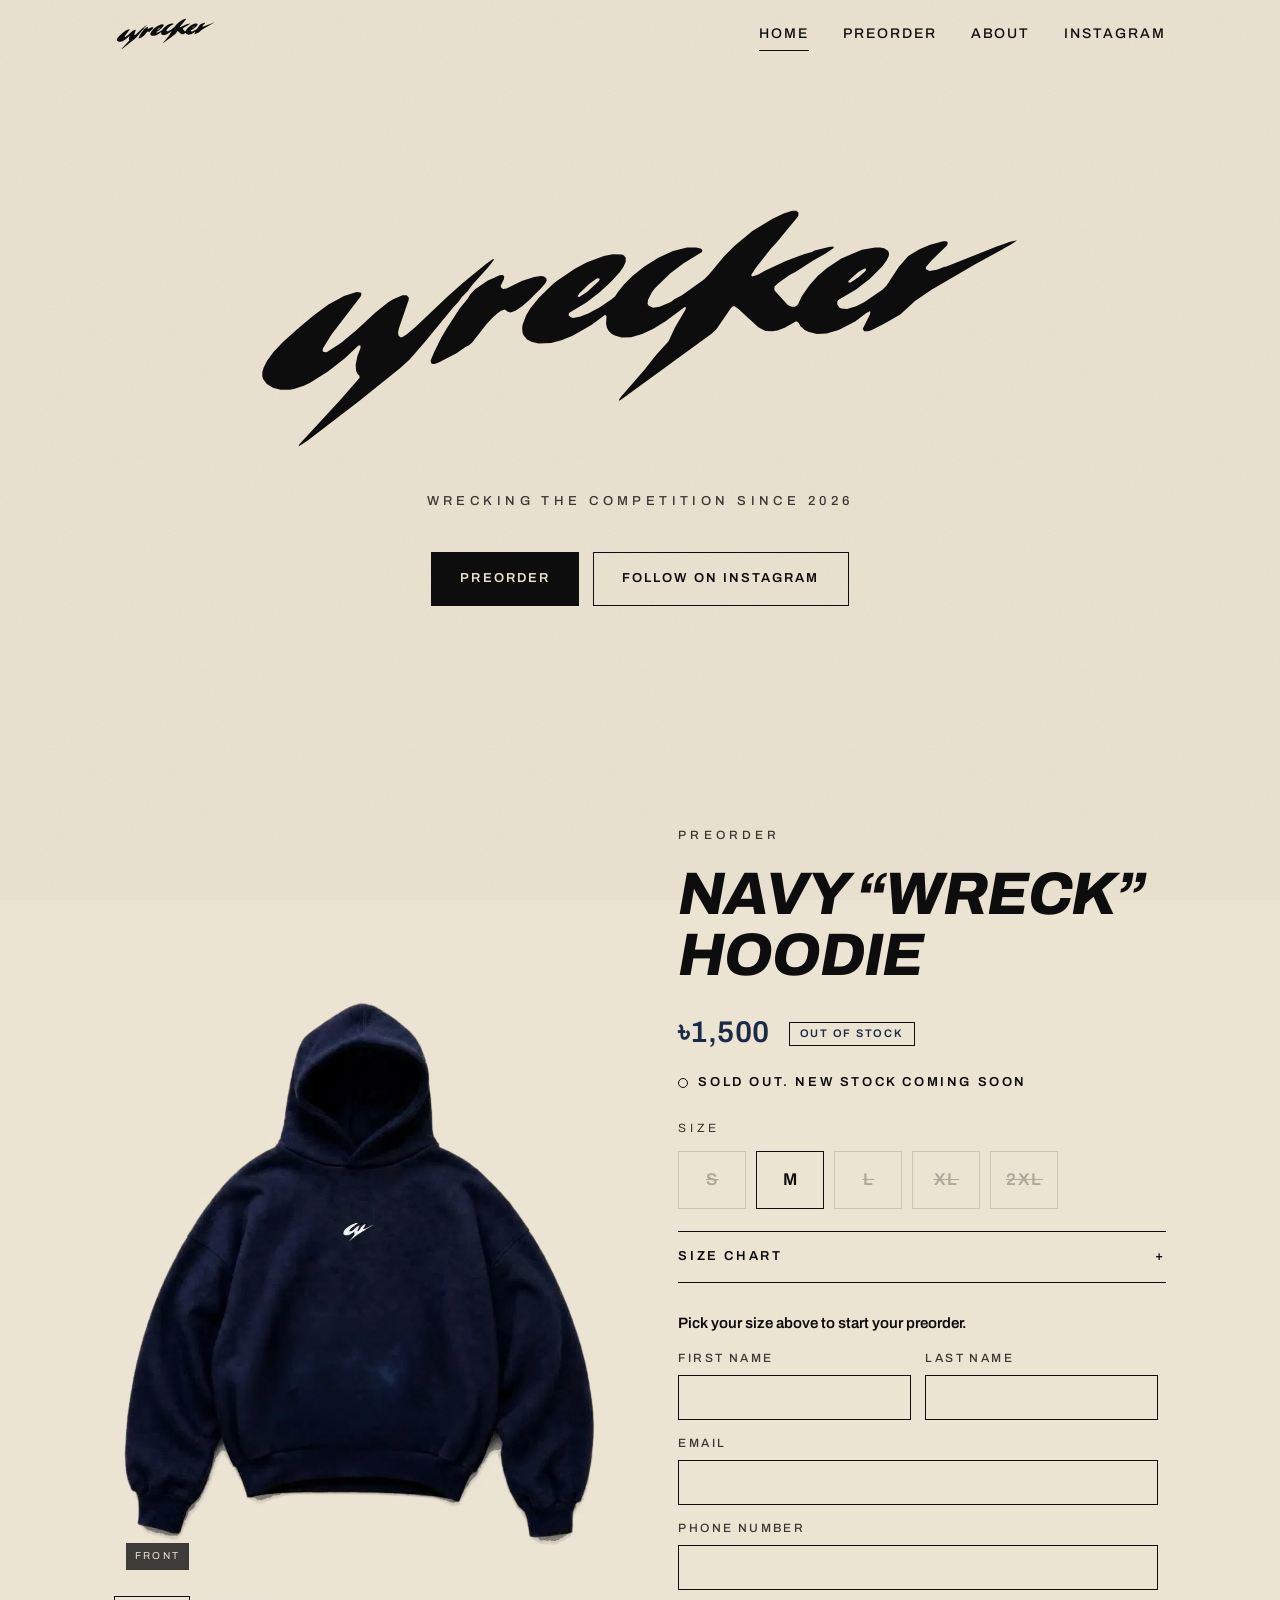
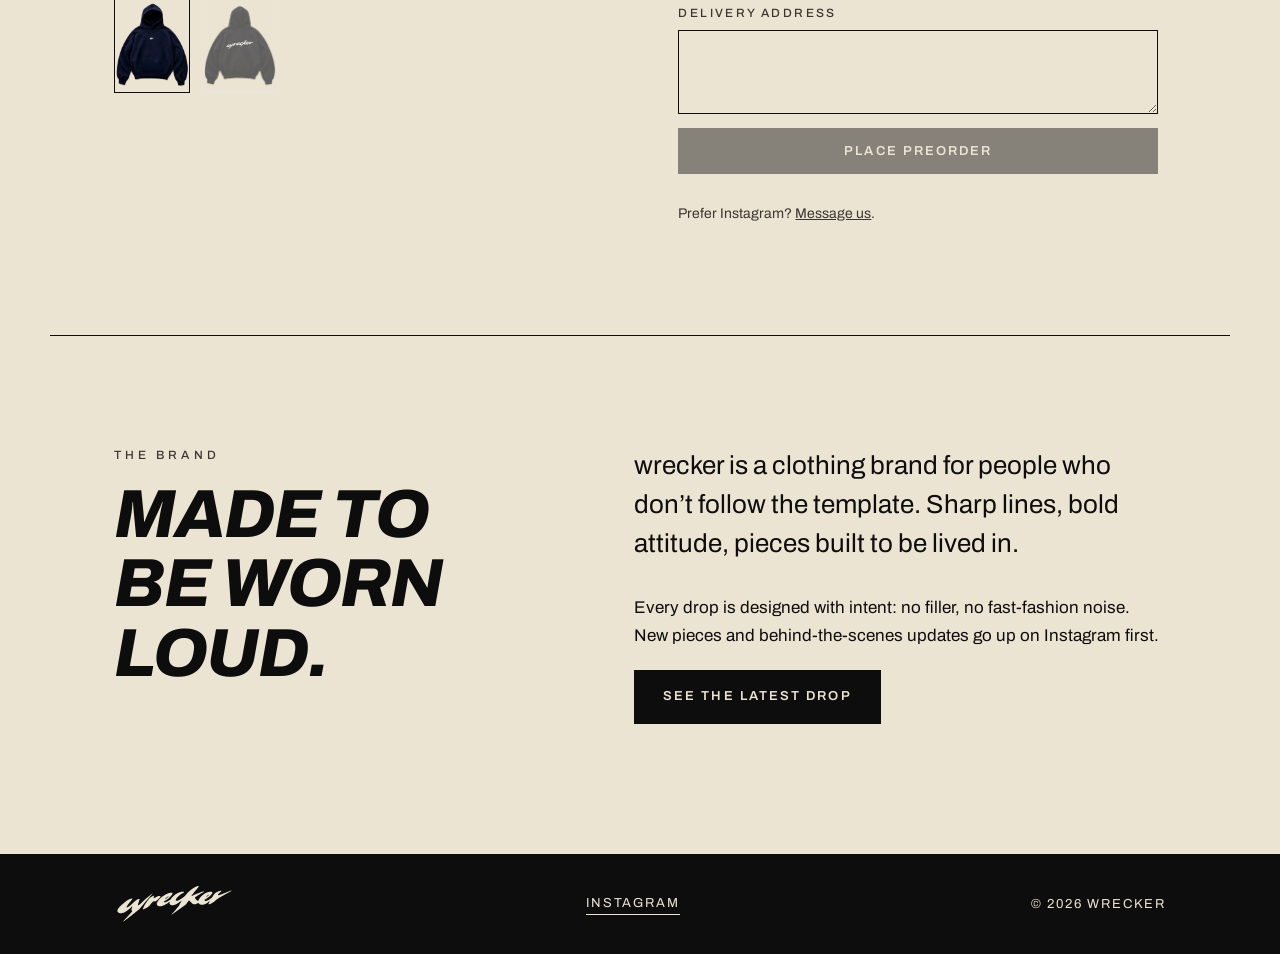
==== commit fff1906c: "Update index.html" ====
--- a/index.html
+++ b/index.html
@@ -62,7 +62,6 @@
       <nav class="nav" aria-label="Main">
         <a class="nav-home" href="/" aria-current="page">Home</a>
         <a href="#preorder">Preorder</a>
-        <a href="/gallery">Gallery</a>
         <a href="/our-story">About</a>
         <a href="https://www.instagram.com/wrecker.co/" target="_blank" rel="noopener">Instagram</a>
       </nav>
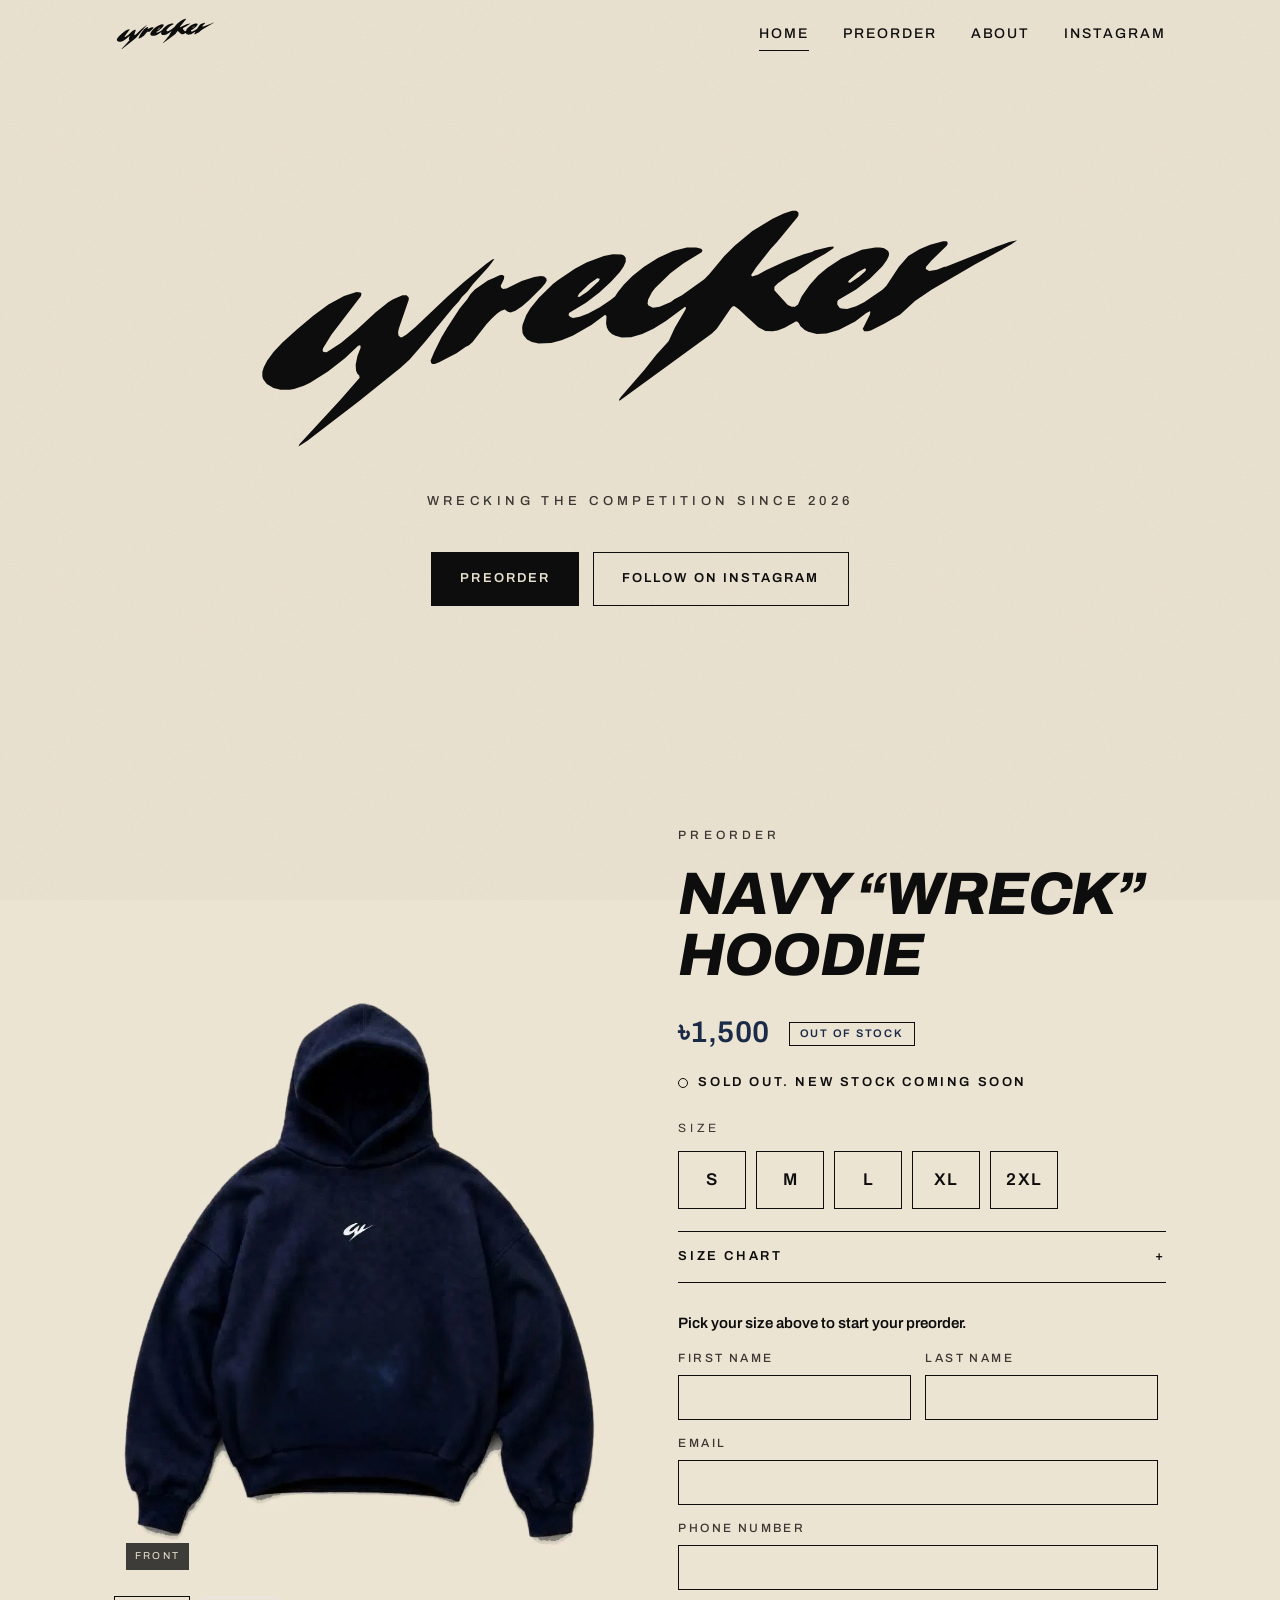
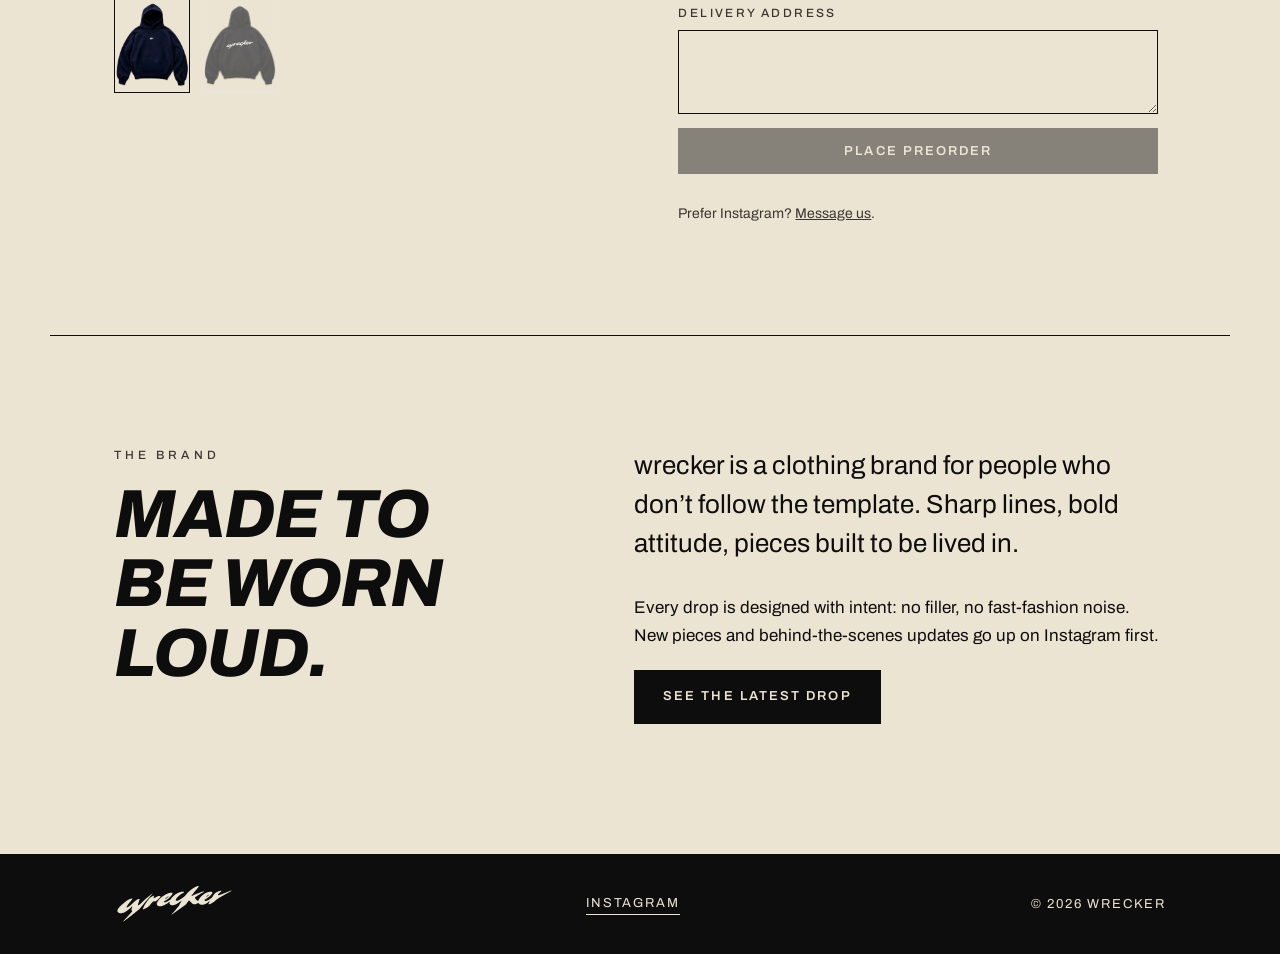
==== commit 2c1123cf: "Update index.html" ====
--- a/index.html
+++ b/index.html
@@ -101,11 +101,11 @@
           <fieldset class="sizes">
             <legend>Size</legend>
             <div class="size-row">
-              <input type="radio" name="size" id="size-s" value="S" disabled><label for="size-s" aria-disabled="true">S</label>
+              <input type="radio" name="size" id="size-s" value="S"><label for="size-s">S</label>
               <input type="radio" name="size" id="size-m" value="M"><label for="size-m">M</label>
-              <input type="radio" name="size" id="size-l" value="L" disabled><label for="size-l" aria-disabled="true">L</label>
-              <input type="radio" name="size" id="size-xl" value="XL" disabled><label for="size-xl" aria-disabled="true">XL</label>
-              <input type="radio" name="size" id="size-2xl" value="2XL" disabled><label for="size-2xl" aria-disabled="true">2XL</label>
+              <input type="radio" name="size" id="size-l" value="L"><label for="size-l">L</label>
+              <input type="radio" name="size" id="size-xl" value="XL"><label for="size-xl">XL</label>
+              <input type="radio" name="size" id="size-2xl" value="2XL"><label for="size-2xl">2XL</label>
             </div>
           </fieldset>
 
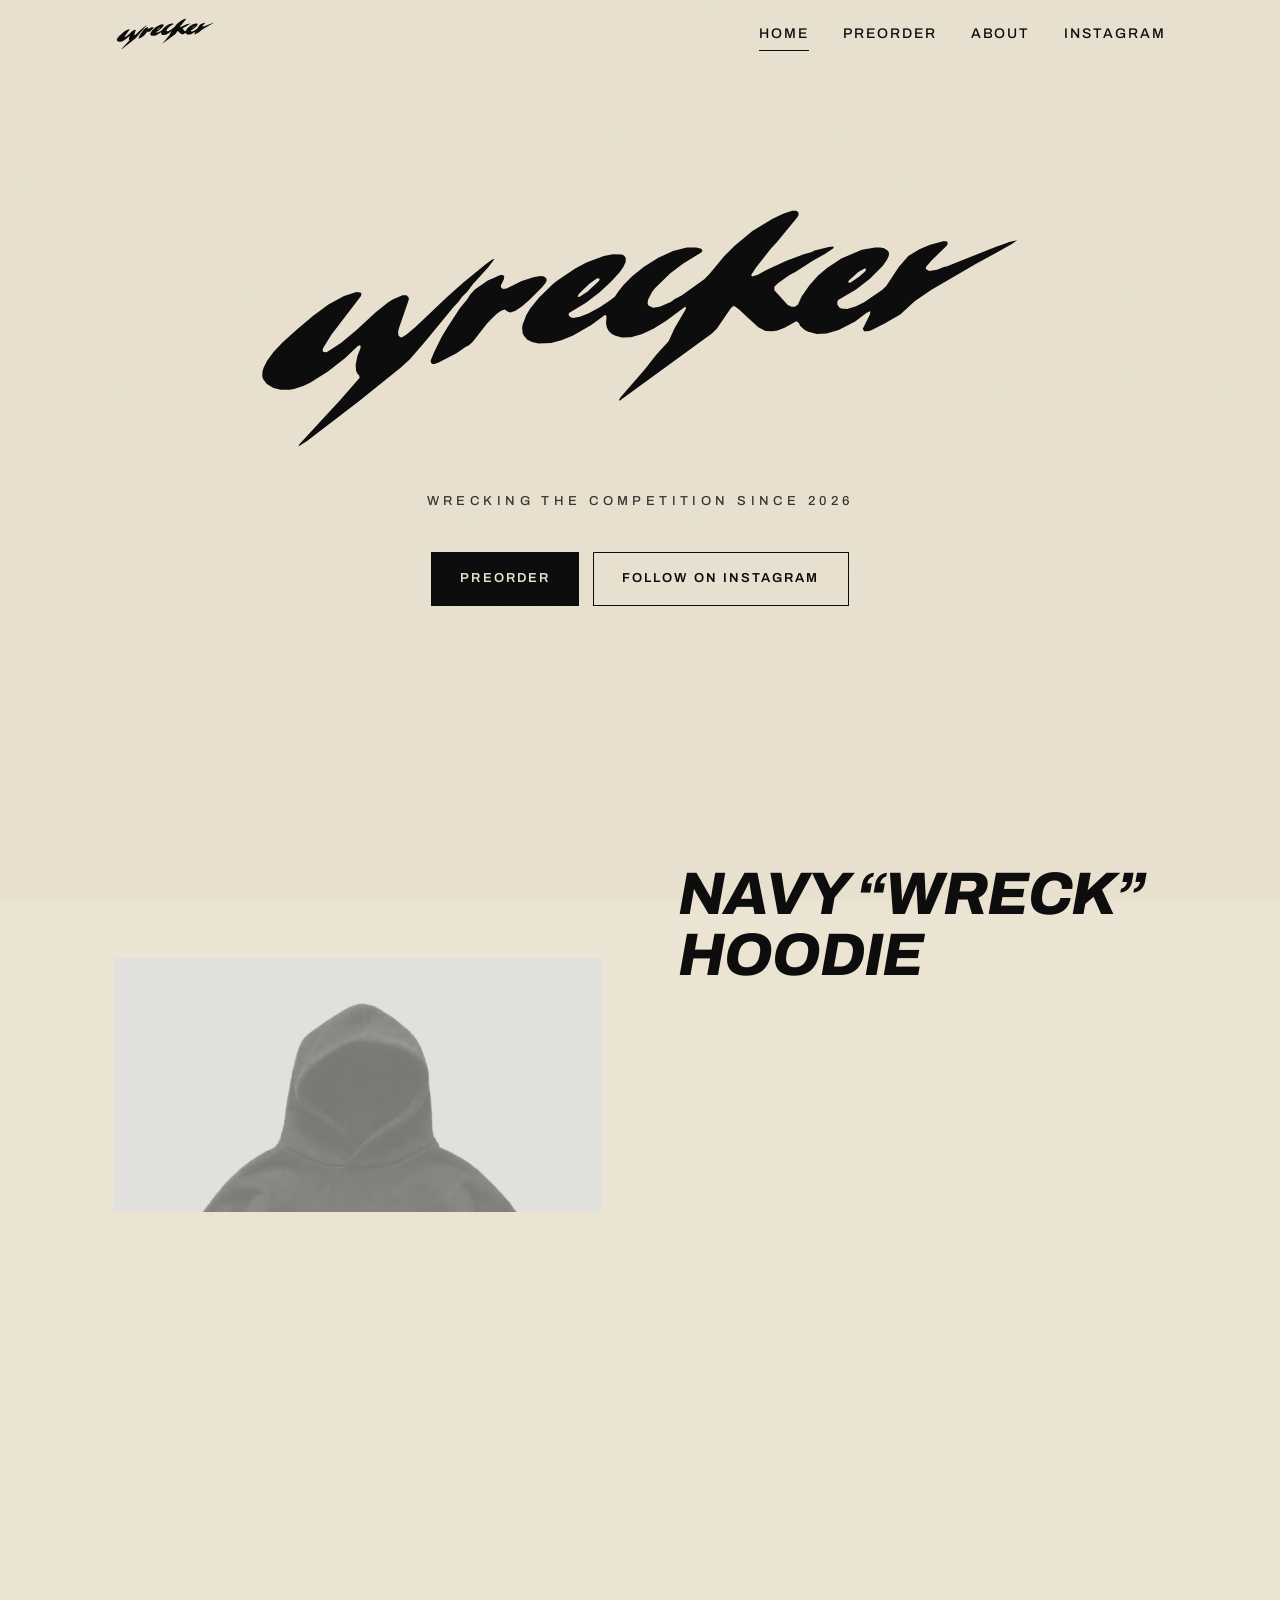
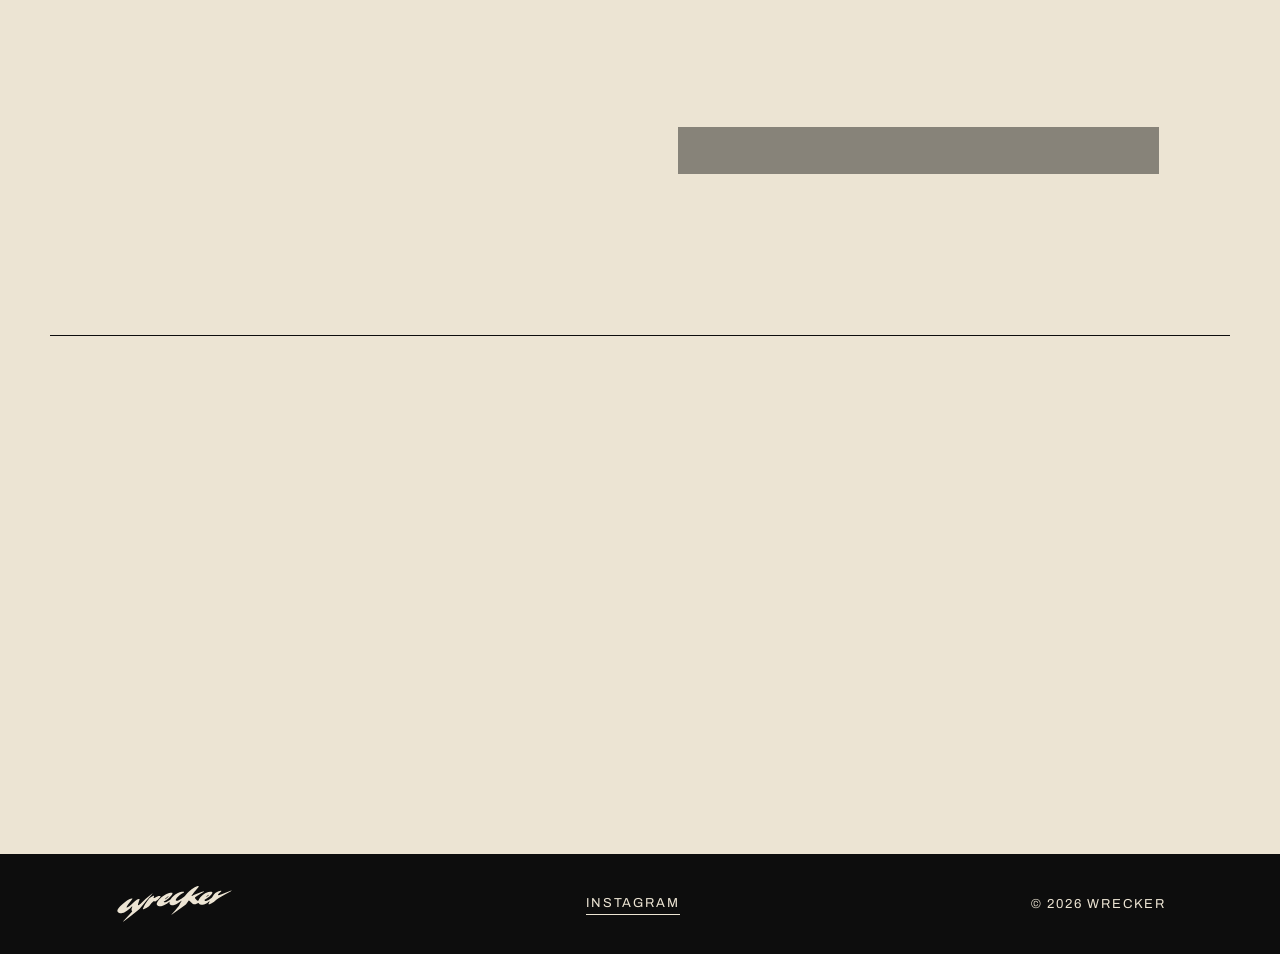
==== commit 8398c728: "Update index.html" ====
--- a/index.html
+++ b/index.html
@@ -8,6 +8,7 @@
   <meta name="theme-color" content="#ece4d3" />
   <link rel="icon" href="wrecker-icon.svg" type="image/svg+xml" />
   <link rel="stylesheet" href="wrecker.css" />
+  <script>document.documentElement.classList.add("js");</script>
   <style>
     /* ---- photo fix: show each whole photo, no cropping ---- */
     .po-photo, .po-photo-back { aspect-ratio: auto !important; height: auto !important; overflow: visible !important; }
@@ -51,6 +52,49 @@
     .size-table tbody tr:last-child th, .size-table tbody tr:last-child td { border-bottom: 0; }
     .po-dm { margin: 14px 0 0; font-size: 14px; color: var(--ink-soft); }
     @media (max-width: 480px) { #order-form .row { grid-template-columns: 1fr; } }
+
+    /* ============ SOLD OUT: greyed hoodie photos ============ */
+    .po-photo img { transition: opacity 0.25s ease, filter 0.7s ease; }
+    .po-gallery.soldout .po-photo img { filter: grayscale(1) contrast(0.9); opacity: 0.5; }
+    .po-gallery.soldout .po-thumb img { filter: grayscale(1); transition: filter 0.7s ease; }
+    .po-photo img.swap, .po-gallery.soldout .po-photo img.swap { opacity: 0; }
+    #po-cap { transition: opacity 0.25s ease; }
+    #po-cap.swap { opacity: 0; }
+
+    /* ============ SUBTLE MOTION ============ */
+    /* logo wipes in, tagline tightens in */
+    @keyframes wipe { from { clip-path: inset(0 100% 0 0); } to { clip-path: inset(0 0 0 0); } }
+    @keyframes taglineIn {
+      from { opacity: 0; translate: 0 22px; letter-spacing: 0.52em; }
+      to   { opacity: 1; translate: 0 0;    letter-spacing: 0.34em; }
+    }
+    .hero .wordmark .logo { animation: wipe 1.4s cubic-bezier(0.7, 0, 0.2, 1) 0.1s both; }
+    .hero .tagline { animation: taglineIn 1.4s cubic-bezier(0.2, 0.7, 0.2, 1) 0.5s both; }
+    .hero > div { will-change: transform, opacity; }
+
+    /* header gets a hairline once you scroll */
+    .site-header { transition: box-shadow 0.3s ease; }
+    .site-header.scrolled { box-shadow: 0 1px 0 rgba(13, 13, 13, 0.14); }
+
+    /* scroll reveal (only active when JS is running) */
+    .js .reveal {
+      opacity: 0; translate: 0 26px;
+      transition: opacity 0.9s cubic-bezier(0.2, 0.7, 0.2, 1) var(--rd, 0ms), translate 0.9s cubic-bezier(0.2, 0.7, 0.2, 1) var(--rd, 0ms);
+    }
+    .js .reveal.in { opacity: 1; translate: 0 0; }
+
+    /* buttons, thumbnails, size chart, form fields */
+    .btn:active { transform: translateY(0) scale(0.98); }
+    .po-thumb { transition: opacity 0.2s ease, border-color 0.2s ease, translate 0.3s cubic-bezier(0.2, 0.7, 0.2, 1); }
+    .po-thumb:hover { translate: 0 -3px; }
+    @keyframes chartIn { from { opacity: 0; translate: 0 -6px; } to { opacity: 1; translate: 0 0; } }
+    .chart[open] .chart-body { animation: chartIn 0.35s cubic-bezier(0.2, 0.7, 0.2, 1); }
+    #order-form input, #order-form textarea { transition: background-color 0.25s ease, box-shadow 0.25s ease; }
+    #order-form input:focus, #order-form textarea:focus { background: rgba(255, 255, 255, 0.28); box-shadow: 0 0 0 3px rgba(13, 13, 13, 0.1); }
+
+    @media (prefers-reduced-motion: reduce) {
+      .js .reveal { opacity: 1 !important; translate: none !important; }
+    }
   </style>
 </head>
 <body>
@@ -82,7 +126,7 @@
 
     <section class="section" id="preorder">
       <div class="po-grid">
-        <div class="po-gallery" aria-label="Navy Wreck hoodie photos">
+        <div class="po-gallery soldout" aria-label="Navy Wreck hoodie photos">
           <figure class="po-photo" id="po-main">
             <img id="po-img" src="hoodie-front.png" alt="Front view of the navy Wreck hoodie" loading="eager">
             <figcaption id="po-cap">FRONT</figcaption>
@@ -171,13 +215,65 @@
   <script>
     document.getElementById("year").textContent = new Date().getFullYear();
 
-    /* ---- front / back photo switcher ---- */
+    /* ---- subtle motion: scroll reveal, header hairline, hero drift ---- */
+    (function () {
+      try {
+        var reduce = window.matchMedia && window.matchMedia("(prefers-reduced-motion: reduce)").matches;
+        var header = document.querySelector(".site-header");
+        var hero = document.querySelector(".hero > div");
+
+        var groups = [
+          { sel: ".po-gallery", step: 0, base: 0 },
+          { sel: ".po-info > *", step: 70, base: 80 },
+          { sel: ".two-col > *", step: 130, base: 0 }
+        ];
+        var els = [];
+        groups.forEach(function (g) {
+          Array.prototype.forEach.call(document.querySelectorAll(g.sel), function (el, i) {
+            el.classList.add("reveal");
+            el.style.setProperty("--rd", Math.min(g.base + i * g.step, 360) + "ms");
+            els.push(el);
+          });
+        });
+
+        if (reduce || !("IntersectionObserver" in window)) {
+          els.forEach(function (el) { el.classList.add("in"); });
+        } else {
+          var io = new IntersectionObserver(function (entries) {
+            entries.forEach(function (en) {
+              if (en.isIntersecting) { en.target.classList.add("in"); io.unobserve(en.target); }
+            });
+          }, { threshold: 0.12, rootMargin: "0px 0px -6% 0px" });
+          els.forEach(function (el) { io.observe(el); });
+        }
+
+        var ticking = false;
+        function update() {
+          ticking = false;
+          var y = window.pageYOffset || 0;
+          if (header) header.classList.toggle("scrolled", y > 8);
+          if (hero && !reduce && y < window.innerHeight * 1.2) {
+            hero.style.transform = "translate3d(0," + (y * 0.12).toFixed(1) + "px,0)";
+            hero.style.opacity = Math.max(0, 1 - y / (window.innerHeight * 0.85)).toFixed(3);
+          }
+        }
+        window.addEventListener("scroll", function () {
+          if (!ticking) { ticking = true; requestAnimationFrame(update); }
+        }, { passive: true });
+        update();
+      } catch (e) {
+        document.documentElement.classList.remove("js");
+      }
+    })();
+
+    /* ---- front / back photo switcher (with soft crossfade) ---- */
     (function () {
       var img = document.getElementById("po-img");
       var cap = document.getElementById("po-cap");
       var main = document.getElementById("po-main");
       var thumbs = document.querySelectorAll(".po-thumb");
       var view = "front";
+      var token = 0;
       var photos = {
         front: { src: "hoodie-front.png", alt: "Front view of the navy Wreck hoodie", cap: "FRONT" },
         back: { src: "hoodie-back.png", alt: "Back view of the navy Wreck hoodie", cap: "BACK" }
@@ -185,14 +281,24 @@
       new Image().src = photos.back.src; // preload so the switch is instant
       function show(v) {
         view = v;
-        img.src = photos[v].src;
-        img.alt = photos[v].alt;
-        cap.textContent = photos[v].cap;
+        var my = ++token;
         Array.prototype.forEach.call(thumbs, function (t) {
           var on = t.getAttribute("data-view") === v;
           t.classList.toggle("active", on);
           t.setAttribute("aria-pressed", on ? "true" : "false");
         });
+        img.classList.add("swap");
+        cap.classList.add("swap");
+        setTimeout(function () {
+          if (my !== token) return;
+          img.src = photos[v].src;
+          img.alt = photos[v].alt;
+          cap.textContent = photos[v].cap;
+          requestAnimationFrame(function () {
+            img.classList.remove("swap");
+            cap.classList.remove("swap");
+          });
+        }, 220);
       }
       Array.prototype.forEach.call(thumbs, function (t) {
         t.addEventListener("click", function () { show(t.getAttribute("data-view")); });
@@ -210,15 +316,18 @@
       var msg = document.getElementById("order-msg");
       var status = document.getElementById("po-status");
       var statusText = status.querySelector("span:last-child");
+      var gallery = document.querySelector(".po-gallery");
       var size = "";
       var sending = false;
 
       // SOLD OUT: when new stock arrives, change this to true
+      // (the greyed-out photos turn back to colour automatically)
       function isOpen() { return false; }
 
       function render() {
         var open = isOpen();
         status.classList.toggle("open", open);
+        if (gallery) gallery.classList.toggle("soldout", !open);
         statusText.textContent = open ? "Preorders are open" : "Sold out. New stock coming soon";
         summary.textContent = size
           ? "Navy \u201CWreck\u201D Hoodie, size " + size + ", \u09F31,500"
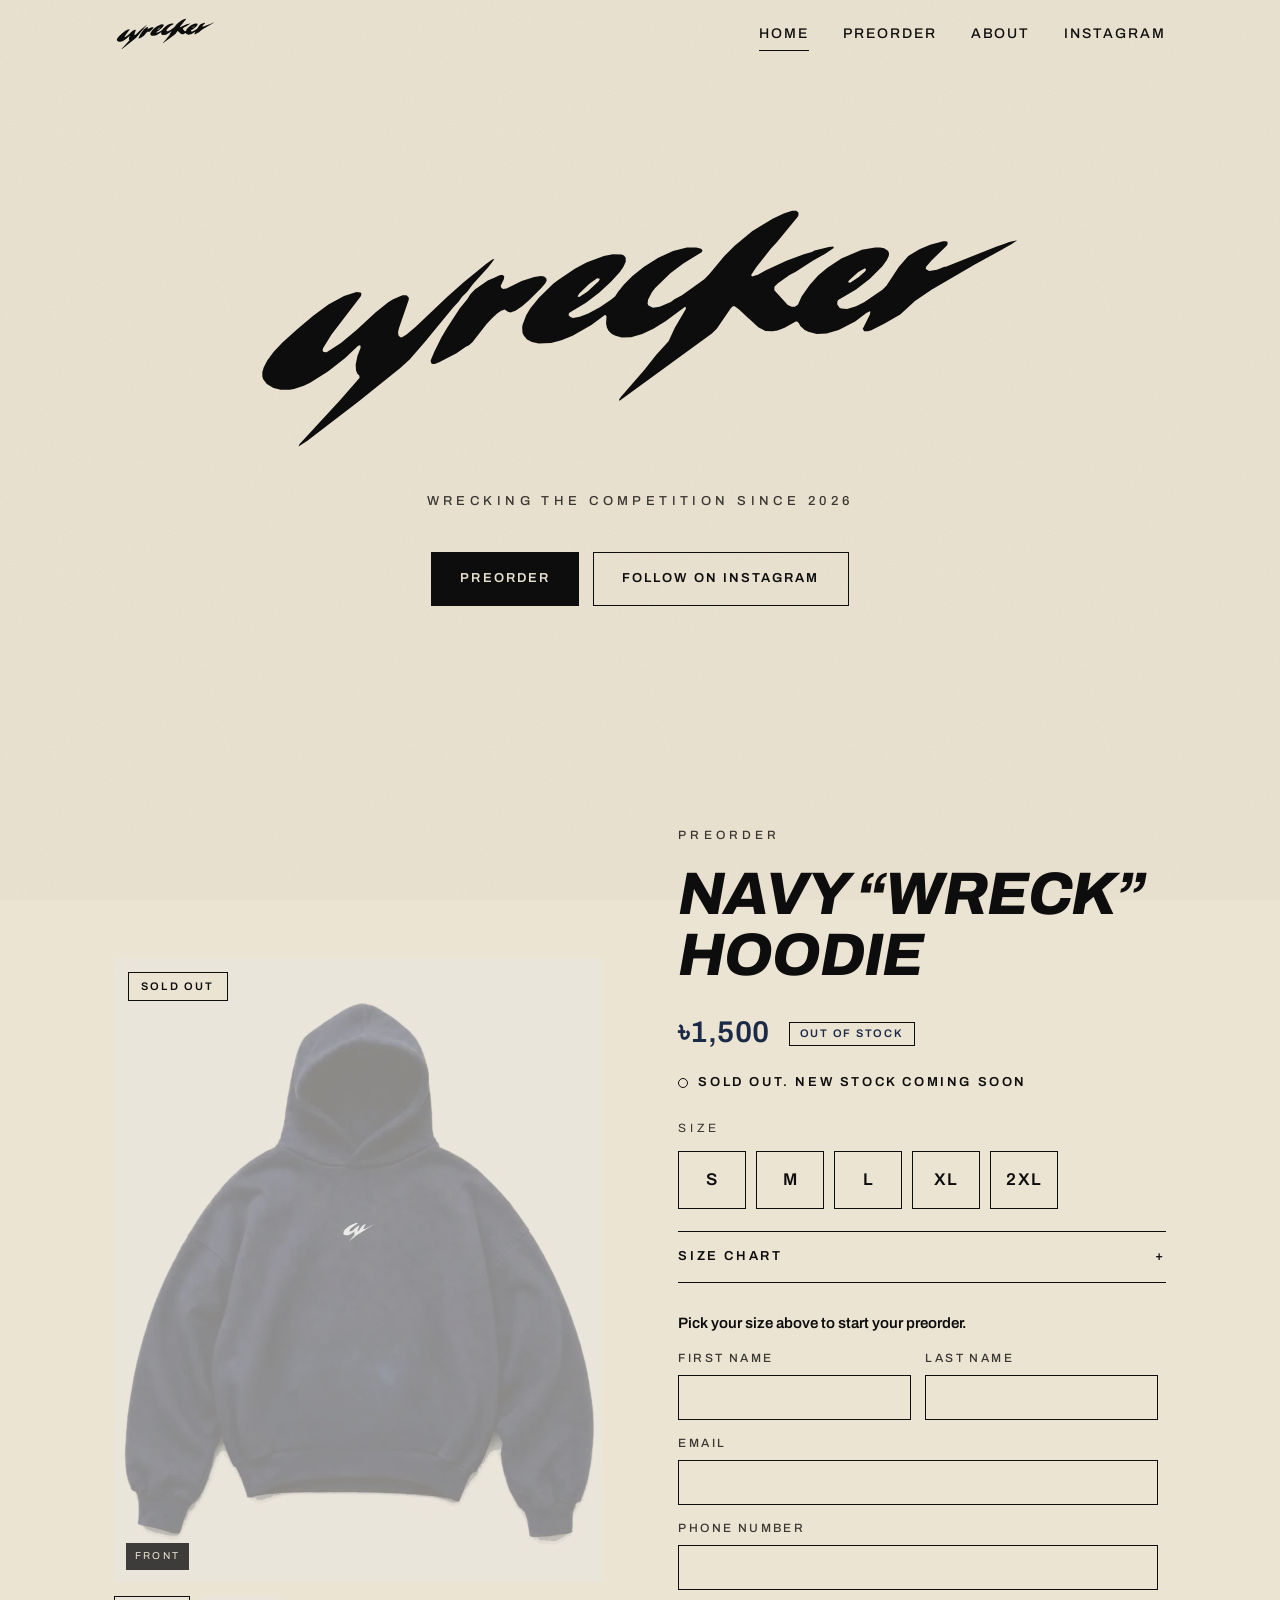
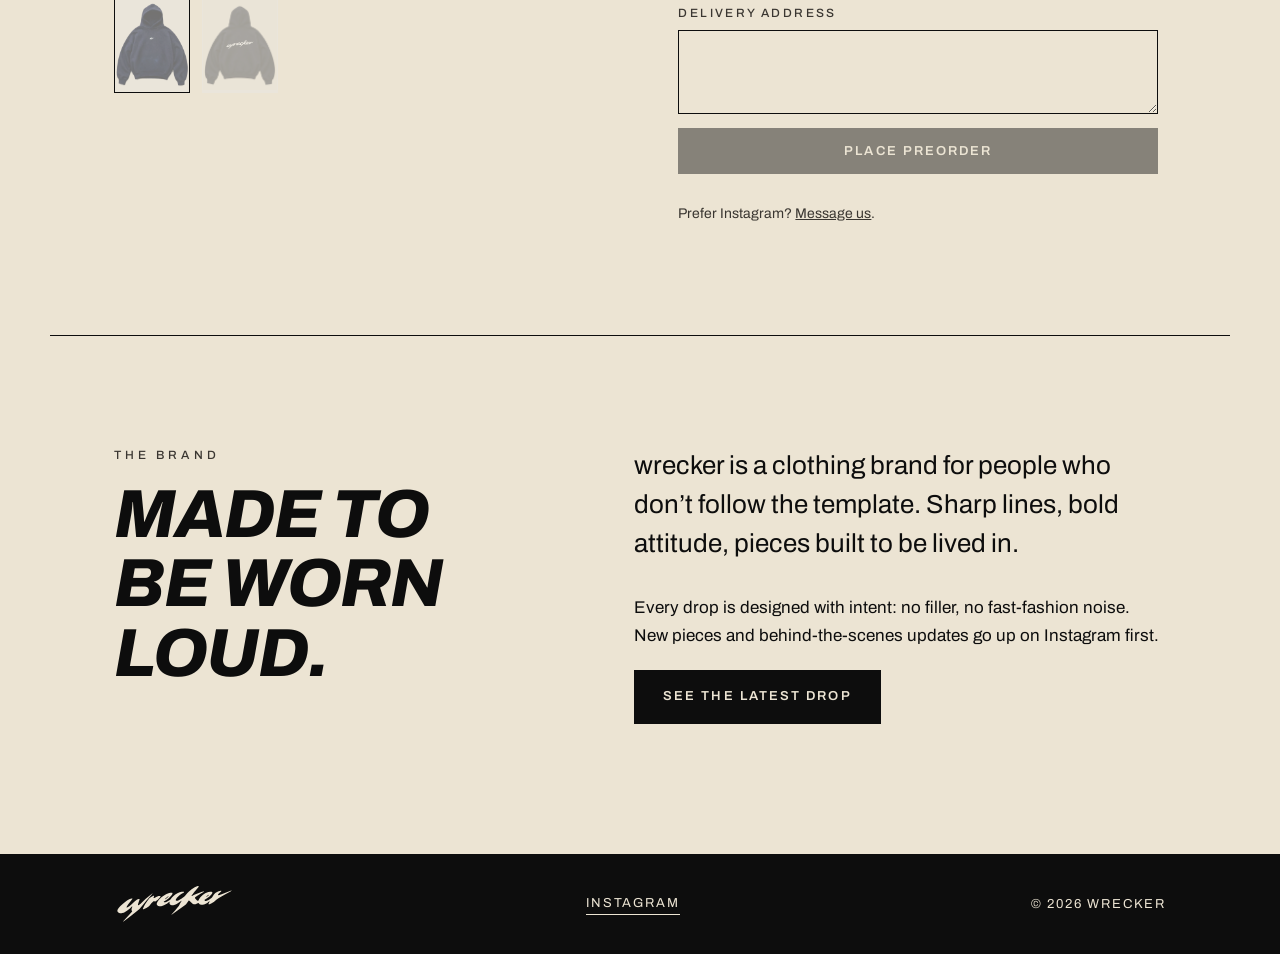
==== commit 6f01c8e5: "Update index.html" ====
--- a/index.html
+++ b/index.html
@@ -53,13 +53,16 @@
     .po-dm { margin: 14px 0 0; font-size: 14px; color: var(--ink-soft); }
     @media (max-width: 480px) { #order-form .row { grid-template-columns: 1fr; } }
 
-    /* ============ SOLD OUT: greyed hoodie photos ============ */
+    /* ============ SOLD OUT: faded hoodie photos + label ============ */
     .po-photo img { transition: opacity 0.25s ease, filter 0.7s ease; }
-    .po-gallery.soldout .po-photo img { filter: grayscale(1) contrast(0.9); opacity: 0.5; }
-    .po-gallery.soldout .po-thumb img { filter: grayscale(1); transition: filter 0.7s ease; }
+    .po-gallery.soldout .po-photo img { opacity: 0.4; }
+    .po-gallery.soldout .po-thumb img { opacity: 0.5; }
     .po-photo img.swap, .po-gallery.soldout .po-photo img.swap { opacity: 0; }
     #po-cap { transition: opacity 0.25s ease; }
     #po-cap.swap { opacity: 0; }
+    .po-photo { position: relative; }
+    .po-badge { display: none; position: absolute; top: 14px; left: 14px; z-index: 2; padding: 7px 12px; background: var(--cream); border: 1.5px solid var(--ink); color: var(--ink); font-size: 11px; font-weight: 600; letter-spacing: 0.2em; text-transform: uppercase; line-height: 1.2; pointer-events: none; }
+    .po-gallery.soldout .po-badge { display: block; }
 
     /* ============ SUBTLE MOTION ============ */
     /* logo wipes in, tagline tightens in */
@@ -128,6 +131,7 @@
       <div class="po-grid">
         <div class="po-gallery soldout" aria-label="Navy Wreck hoodie photos">
           <figure class="po-photo" id="po-main">
+            <span class="po-badge">Sold out</span>
             <img id="po-img" src="hoodie-front.png" alt="Front view of the navy Wreck hoodie" loading="eager">
             <figcaption id="po-cap">FRONT</figcaption>
           </figure>
@@ -266,128 +270,4 @@
       }
     })();
 
-    /* ---- front / back photo switcher (with soft crossfade) ---- */
-    (function () {
-      var img = document.getElementById("po-img");
-      var cap = document.getElementById("po-cap");
-      var main = document.getElementById("po-main");
-      var thumbs = document.querySelectorAll(".po-thumb");
-      var view = "front";
-      var token = 0;
-      var photos = {
-        front: { src: "hoodie-front.png", alt: "Front view of the navy Wreck hoodie", cap: "FRONT" },
-        back: { src: "hoodie-back.png", alt: "Back view of the navy Wreck hoodie", cap: "BACK" }
-      };
-      new Image().src = photos.back.src; // preload so the switch is instant
-      function show(v) {
-        view = v;
-        var my = ++token;
-        Array.prototype.forEach.call(thumbs, function (t) {
-          var on = t.getAttribute("data-view") === v;
-          t.classList.toggle("active", on);
-          t.setAttribute("aria-pressed", on ? "true" : "false");
-        });
-        img.classList.add("swap");
-        cap.classList.add("swap");
-        setTimeout(function () {
-          if (my !== token) return;
-          img.src = photos[v].src;
-          img.alt = photos[v].alt;
-          cap.textContent = photos[v].cap;
-          requestAnimationFrame(function () {
-            img.classList.remove("swap");
-            cap.classList.remove("swap");
-          });
-        }, 220);
-      }
-      Array.prototype.forEach.call(thumbs, function (t) {
-        t.addEventListener("click", function () { show(t.getAttribute("data-view")); });
-      });
-      main.addEventListener("click", function () { show(view === "front" ? "back" : "front"); });
-    })();
-
-    /* ---- preorder (currently SOLD OUT) ---- */
-    (function () {
-      var ACCESS_KEY = "5a62ca45-7e0e-4b4b-ae82-9c03e3412729"; // EDIT: your Web3Forms access key
-
-      var form = document.getElementById("order-form");
-      var submit = document.getElementById("order-submit");
-      var summary = document.getElementById("order-summary");
-      var msg = document.getElementById("order-msg");
-      var status = document.getElementById("po-status");
-      var statusText = status.querySelector("span:last-child");
-      var gallery = document.querySelector(".po-gallery");
-      var size = "";
-      var sending = false;
-
-      // SOLD OUT: when new stock arrives, change this to true
-      // (the greyed-out photos turn back to colour automatically)
-      function isOpen() { return false; }
-
-      function render() {
-        var open = isOpen();
-        status.classList.toggle("open", open);
-        if (gallery) gallery.classList.toggle("soldout", !open);
-        statusText.textContent = open ? "Preorders are open" : "Sold out. New stock coming soon";
-        summary.textContent = size
-          ? "Navy \u201CWreck\u201D Hoodie, size " + size + ", \u09F31,500"
-          : "Pick your size above to start your preorder.";
-        submit.disabled = sending || !(open && size);
-      }
-
-      Array.prototype.forEach.call(document.querySelectorAll('input[name="size"]'), function (r) {
-        r.addEventListener("change", function () { size = r.value; render(); });
-        if (r.checked) size = r.value;
-      });
-
-      form.addEventListener("submit", function (e) {
-        e.preventDefault();
-        if (!size || !isOpen()) return;
-        var f = new FormData(form);
-        var data = {
-          access_key: ACCESS_KEY,
-          subject: "New preorder: Navy WRECK Hoodie, size " + size,
-          from_name: "wrecker website",
-          product: "Navy WRECK Hoodie",
-          size: size,
-          price: "BDT 1,500",
-          first_name: f.get("first_name"),
-          last_name: f.get("last_name"),
-          email: f.get("email"),
-          phone: f.get("phone"),
-          address: f.get("address"),
-          botcheck: f.get("botcheck") ? "yes" : ""
-        };
-        sending = true;
-        submit.disabled = true;
-        submit.textContent = "Sending...";
-        msg.className = "";
-        msg.textContent = "";
-        fetch("https://api.web3forms.com/submit", {
-          method: "POST",
-          headers: { "Content-Type": "application/json", "Accept": "application/json" },
-          body: JSON.stringify(data)
-        })
-          .then(function (r) { return r.json(); })
-          .then(function (j) {
-            if (!j.success) throw new Error(j.message || "failed");
-            var done = document.createElement("div");
-            done.id = "order-done";
-            done.innerHTML = "<strong>Your preorder is in.</strong><p>Thank you! We have your order for size " + size + " and will contact you to confirm. Questions? Message us on <a href=\"https://www.instagram.com/wrecker.co/\" target=\"_blank\" rel=\"noopener\">Instagram</a>.</p>";
-            form.parentNode.replaceChild(done, form);
-          })
-          .catch(function (err) {
-            try { console.error("Order failed:", err); } catch (x) {}
-            sending = false;
-            submit.textContent = "Place preorder";
-            render();
-            msg.className = "err";
-            msg.innerHTML = "Something went wrong, so your order was not sent (" + String(err && err.message || "network error").replace(/</g, "") + "). Please try again, or message us on <a href=\"https://ig.me/m/wrecker.co\" target=\"_blank\" rel=\"noopener\">Instagram</a>.";
-          });
-      });
-
-      render();
-    })();
-  </script>
-</body>
-</html>
+    /* ---- front / back photo switcher (with soft
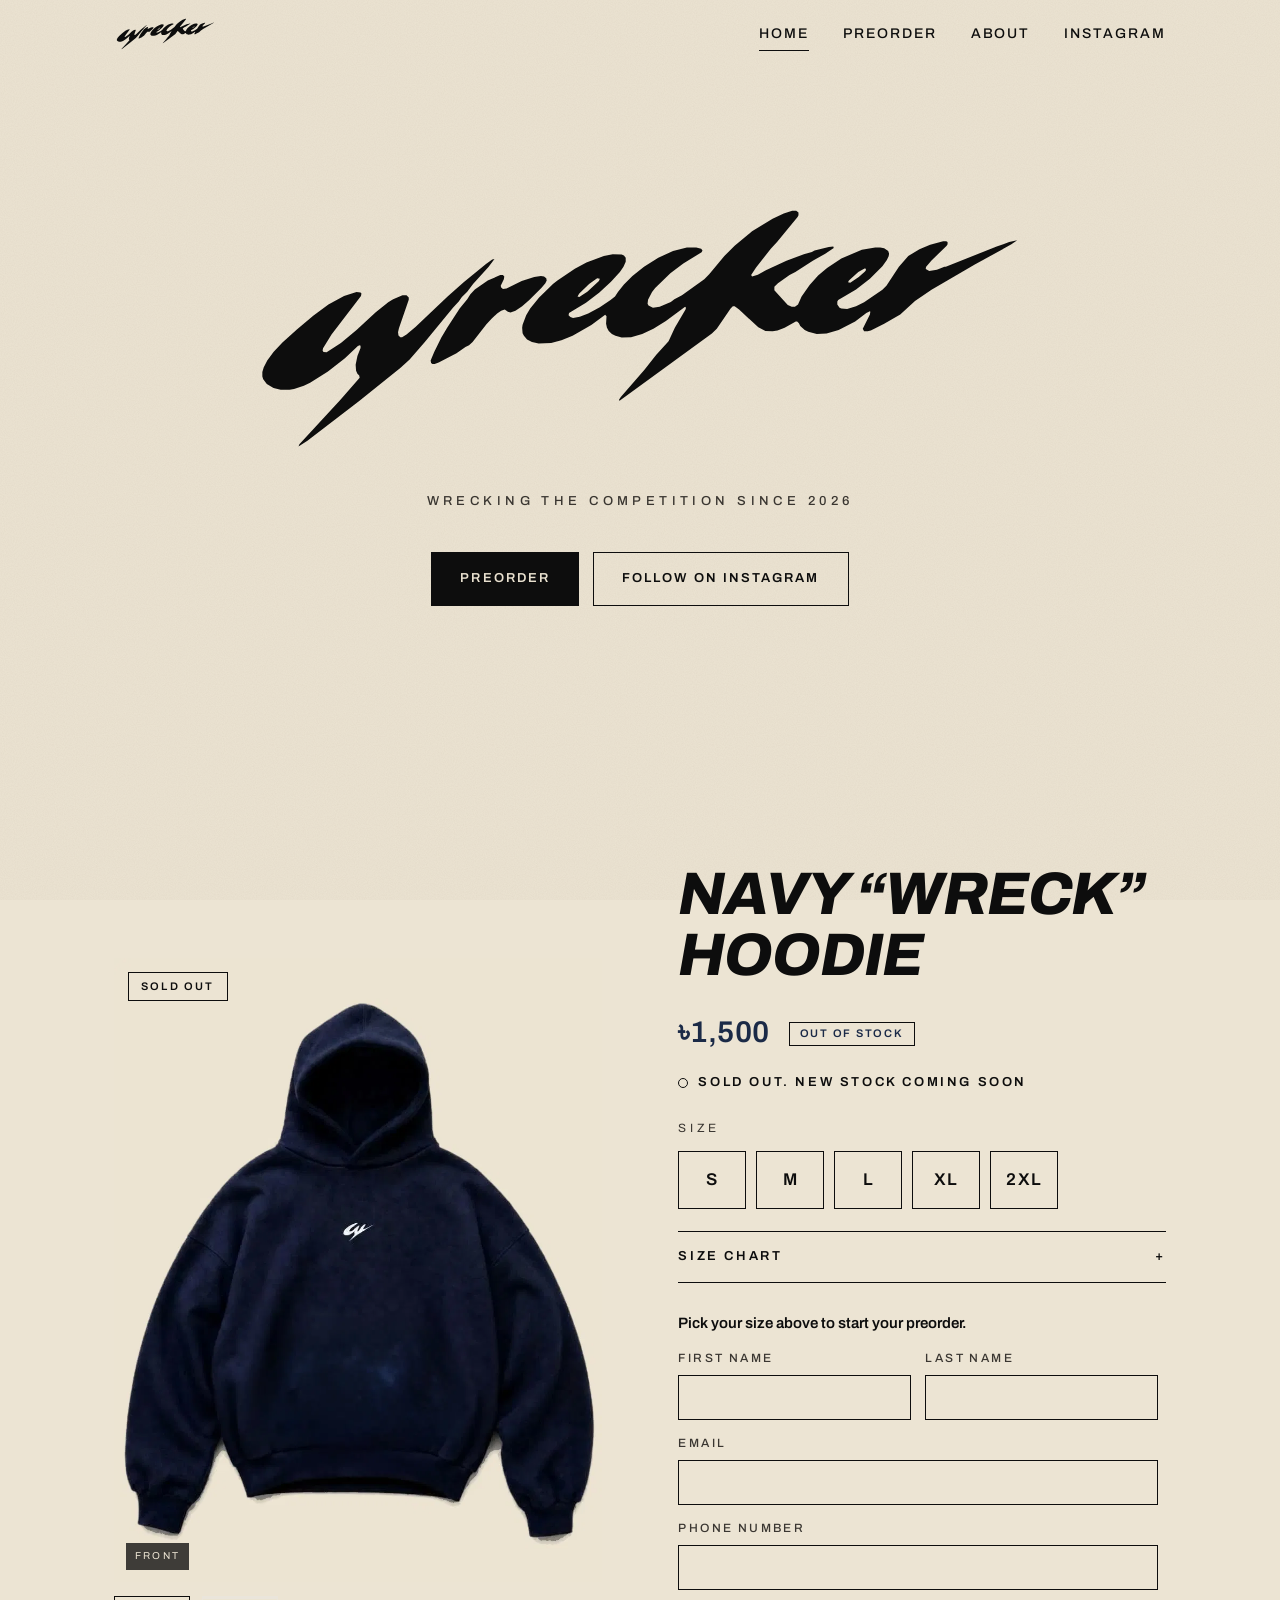
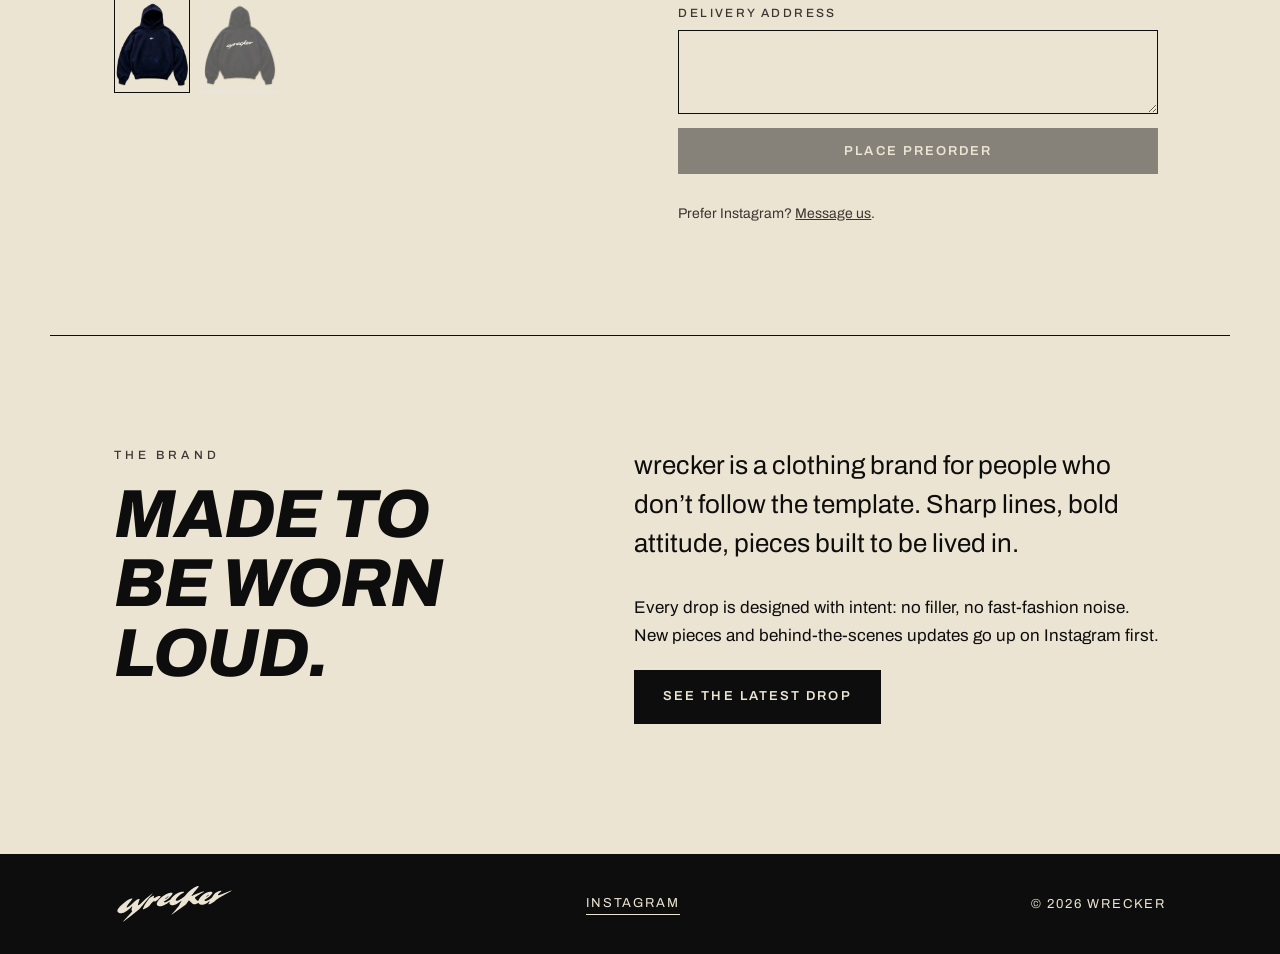
==== commit c29bfdfe: "Update index.html" ====
--- a/index.html
+++ b/index.html
@@ -53,16 +53,13 @@
     .po-dm { margin: 14px 0 0; font-size: 14px; color: var(--ink-soft); }
     @media (max-width: 480px) { #order-form .row { grid-template-columns: 1fr; } }
 
-    /* ============ SOLD OUT: faded hoodie photos + label ============ */
-    .po-photo img { transition: opacity 0.25s ease, filter 0.7s ease; }
-    .po-gallery.soldout .po-photo img { opacity: 0.4; }
-    .po-gallery.soldout .po-thumb img { opacity: 0.5; }
-    .po-photo img.swap, .po-gallery.soldout .po-photo img.swap { opacity: 0; }
-    #po-cap { transition: opacity 0.25s ease; }
-    #po-cap.swap { opacity: 0; }
+    /* ============ SOLD OUT: label on the photo (photos stay full colour) ============ */
     .po-photo { position: relative; }
     .po-badge { display: none; position: absolute; top: 14px; left: 14px; z-index: 2; padding: 7px 12px; background: var(--cream); border: 1.5px solid var(--ink); color: var(--ink); font-size: 11px; font-weight: 600; letter-spacing: 0.2em; text-transform: uppercase; line-height: 1.2; pointer-events: none; }
     .po-gallery.soldout .po-badge { display: block; }
+    /* soft fade-in when switching front / back */
+    @keyframes photoIn { from { opacity: 0; } to { opacity: 1; } }
+    .po-photo img.fade, #po-cap.fade { animation: photoIn 0.35s ease both; }
 
     /* ============ SUBTLE MOTION ============ */
     /* logo wipes in, tagline tightens in */
@@ -86,10 +83,8 @@
     }
     .js .reveal.in { opacity: 1; translate: 0 0; }
 
-    /* buttons, thumbnails, size chart, form fields */
+    /* buttons, size chart, form fields */
     .btn:active { transform: translateY(0) scale(0.98); }
-    .po-thumb { transition: opacity 0.2s ease, border-color 0.2s ease, translate 0.3s cubic-bezier(0.2, 0.7, 0.2, 1); }
-    .po-thumb:hover { translate: 0 -3px; }
     @keyframes chartIn { from { opacity: 0; translate: 0 -6px; } to { opacity: 1; translate: 0 0; } }
     .chart[open] .chart-body { animation: chartIn 0.35s cubic-bezier(0.2, 0.7, 0.2, 1); }
     #order-form input, #order-form textarea { transition: background-color 0.25s ease, box-shadow 0.25s ease; }
@@ -270,4 +265,122 @@
       }
     })();
 
-    /* ---- front / back photo switcher (with soft
+    /* ---- front / back photo switcher ---- */
+    (function () {
+      var img = document.getElementById("po-img");
+      var cap = document.getElementById("po-cap");
+      var main = document.getElementById("po-main");
+      var thumbs = document.querySelectorAll(".po-thumb");
+      var view = "front";
+      var photos = {
+        front: { src: "hoodie-front.png", alt: "Front view of the navy Wreck hoodie", cap: "FRONT" },
+        back: { src: "hoodie-back.png", alt: "Back view of the navy Wreck hoodie", cap: "BACK" }
+      };
+      new Image().src = photos.back.src; // preload so the switch is instant
+      function show(v) {
+        view = v;
+        Array.prototype.forEach.call(thumbs, function (t) {
+          var on = t.getAttribute("data-view") === v;
+          t.classList.toggle("active", on);
+          t.setAttribute("aria-pressed", on ? "true" : "false");
+        });
+        img.src = photos[v].src;
+        img.alt = photos[v].alt;
+        cap.textContent = photos[v].cap;
+        img.classList.remove("fade");
+        cap.classList.remove("fade");
+        void img.offsetWidth; // restart the soft fade-in
+        img.classList.add("fade");
+        cap.classList.add("fade");
+      }
+      Array.prototype.forEach.call(thumbs, function (t) {
+        t.addEventListener("click", function () { show(t.getAttribute("data-view")); });
+      });
+      main.addEventListener("click", function () { show(view === "front" ? "back" : "front"); });
+    })();
+
+    /* ---- preorder (currently SOLD OUT) ---- */
+    (function () {
+      var ACCESS_KEY = "5a62ca45-7e0e-4b4b-ae82-9c03e3412729"; // EDIT: your Web3Forms access key
+
+      var form = document.getElementById("order-form");
+      var submit = document.getElementById("order-submit");
+      var summary = document.getElementById("order-summary");
+      var msg = document.getElementById("order-msg");
+      var status = document.getElementById("po-status");
+      var statusText = status.querySelector("span:last-child");
+      var gallery = document.querySelector(".po-gallery");
+      var size = "";
+      var sending = false;
+
+      // SOLD OUT: when new stock arrives, change this to true
+      // (the "Sold out" label on the photo switches off automatically)
+      function isOpen() { return false; }
+
+      function render() {
+        var open = isOpen();
+        status.classList.toggle("open", open);
+        if (gallery) gallery.classList.toggle("soldout", !open);
+        statusText.textContent = open ? "Preorders are open" : "Sold out. New stock coming soon";
+        summary.textContent = size
+          ? "Navy \u201CWreck\u201D Hoodie, size " + size + ", \u09F31,500"
+          : "Pick your size above to start your preorder.";
+        submit.disabled = sending || !(open && size);
+      }
+
+      Array.prototype.forEach.call(document.querySelectorAll('input[name="size"]'), function (r) {
+        r.addEventListener("change", function () { size = r.value; render(); });
+        if (r.checked) size = r.value;
+      });
+
+      form.addEventListener("submit", function (e) {
+        e.preventDefault();
+        if (!size || !isOpen()) return;
+        var f = new FormData(form);
+        var data = {
+          access_key: ACCESS_KEY,
+          subject: "New preorder: Navy WRECK Hoodie, size " + size,
+          from_name: "wrecker website",
+          product: "Navy WRECK Hoodie",
+          size: size,
+          price: "BDT 1,500",
+          first_name: f.get("first_name"),
+          last_name: f.get("last_name"),
+          email: f.get("email"),
+          phone: f.get("phone"),
+          address: f.get("address"),
+          botcheck: f.get("botcheck") ? "yes" : ""
+        };
+        sending = true;
+        submit.disabled = true;
+        submit.textContent = "Sending...";
+        msg.className = "";
+        msg.textContent = "";
+        fetch("https://api.web3forms.com/submit", {
+          method: "POST",
+          headers: { "Content-Type": "application/json", "Accept": "application/json" },
+          body: JSON.stringify(data)
+        })
+          .then(function (r) { return r.json(); })
+          .then(function (j) {
+            if (!j.success) throw new Error(j.message || "failed");
+            var done = document.createElement("div");
+            done.id = "order-done";
+            done.innerHTML = "<strong>Your preorder is in.</strong><p>Thank you! We have your order for size " + size + " and will contact you to confirm. Questions? Message us on <a href=\"https://www.instagram.com/wrecker.co/\" target=\"_blank\" rel=\"noopener\">Instagram</a>.</p>";
+            form.parentNode.replaceChild(done, form);
+          })
+          .catch(function (err) {
+            try { console.error("Order failed:", err); } catch (x) {}
+            sending = false;
+            submit.textContent = "Place preorder";
+            render();
+            msg.className = "err";
+            msg.innerHTML = "Something went wrong, so your order was not sent (" + String(err && err.message || "network error").replace(/</g, "") + "). Please try again, or message us on <a href=\"https://ig.me/m/wrecker.co\" target=\"_blank\" rel=\"noopener\">Instagram</a>.";
+          });
+      });
+
+      render();
+    })();
+  </script>
+</body>
+</html>
